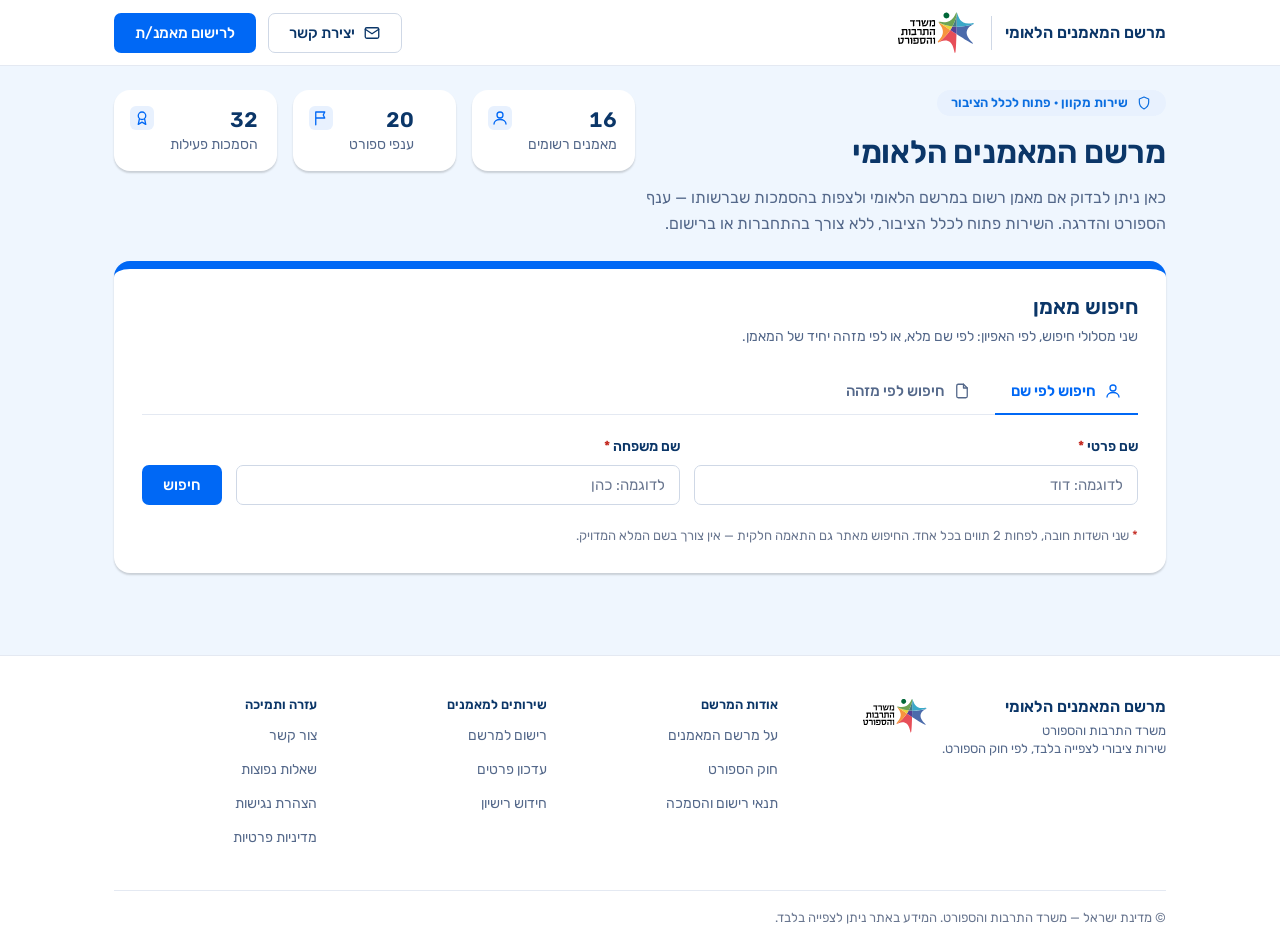
==== index.html @ 9096fb2d "מרשם המאמנים הלאומי — ממשק לציבור פרוטוטייפ של אתר מרשם המאמנים, בשפה העיצובית הממשלתית, לפי assets/" ====
<!DOCTYPE html>
<html lang="he" dir="rtl">
<head>
  <meta charset="UTF-8">
  <meta name="viewport" content="width=device-width, initial-scale=1">
  <title>מרשם המאמנים הלאומי | מדינת ישראל</title>
  <meta name="description" content="חיפוש ואימות מאמנים הרשומים במרשם המאמנים הלאומי, בהתאם לחוק הספורט. השירות פתוח לציבור וללא צורך בהתחברות.">

  <link rel="preconnect" href="https://fonts.googleapis.com">
  <link rel="preconnect" href="https://fonts.gstatic.com" crossorigin>
  <link href="https://fonts.googleapis.com/css2?family=Rubik:wght@400;500;600&display=swap" rel="stylesheet">

  <link rel="stylesheet" href="css/tokens.css">
  <link rel="stylesheet" href="css/app.css">
</head>
<body>

  <a class="skip-link" href="#main">דילוג לתוכן המרכזי</a>

  <!-- ======================================================================
       הפס העליון — סעיף 3.2
       הסדר לפי הקובץ: סמל המשרד בקצה הימני, מפריד, ואז שם המרשם.
       ====================================================================== -->
  <header class="govbar">
    <div class="govbar__in">

      <a class="brand" href="#" aria-label="מרשם המאמנים הלאומי — לדף הבית">
        <span class="brand__em">
          <img src="assets/ministry-lockup.svg" alt="סמל משרד התרבות והספורט" width="74" height="42">
        </span>
        <span class="brand__div" aria-hidden="true"></span>
        <span class="brand__wm">מרשם המאמנים הלאומי</span>
      </a>

      <nav class="govbar__nav" aria-label="ניווט ראשי">
        <a class="btn btn-out" href="#" data-icon="mail" data-icon-size="18">יצירת קשר</a>
        <a class="btn btn-pri" href="#">לרישום מאמנ/ת</a>
      </nav>

    </div>
  </header>

  <main id="main">

    <!-- ====================================================================
         ההירו — סעיפים 3.3 ו-3.6
         שתי עמודות: הטקסט מימין, שלושת כרטיסי הנתונים משמאל.
         ==================================================================== -->
    <section class="hero">
      <div class="container hero__in">

        <div class="hero__tx">
          <p class="kicker" data-icon="shield" data-icon-size="16">שירות מקוון · פתוח לכלל הציבור</p>
          <h1 class="t-title">מרשם המאמנים הלאומי</h1>
          <p class="hero__lead">
            כאן ניתן לבדוק אם מאמן רשום במרשם הלאומי ולצפות בהסמכות שברשותו — ענף
            הספורט והדרגה. השירות פתוח לכלל הציבור, ללא צורך בהתחברות או ברישום.
          </p>
        </div>

        <div class="stats">
          <div class="stat">
            <span class="stat__ch" data-icon="user" data-icon-size="18" aria-hidden="true"></span>
            <span class="stat__tx">
              <span class="stat__v" id="stat-coaches">—</span>
              <span class="stat__l">מאמנים רשומים</span>
            </span>
          </div>
          <div class="stat">
            <span class="stat__ch" data-icon="flag" data-icon-size="18" aria-hidden="true"></span>
            <span class="stat__tx">
              <span class="stat__v" id="stat-sports">—</span>
              <span class="stat__l">ענפי ספורט</span>
            </span>
          </div>
          <div class="stat">
            <span class="stat__ch" data-icon="award" data-icon-size="18" aria-hidden="true"></span>
            <span class="stat__tx">
              <span class="stat__v" id="stat-authorizations">—</span>
              <span class="stat__l">הסמכות פעילות</span>
            </span>
          </div>
        </div>

      </div>
    </section>

    <!-- ====================================================================
         כרטיס החיפוש — סעיף 3.4
         שני מסלולים: לפי שם (מוכל, שני שדות חובה) או לפי מזהה (מדויק).
         ==================================================================== -->
    <div class="container">
      <section class="card card--accent search" aria-labelledby="search-t">
        <div class="card__b">

          <div class="search__head">
            <h2 class="t-h2" id="search-t">חיפוש מאמן</h2>
            <p class="search__sub">
              שני מסלולי חיפוש, לפי האפיון: לפי שם מלא, או לפי מזהה יחיד של המאמן.
            </p>
          </div>

          <div class="tabs" role="tablist" aria-label="מסלולי חיפוש">
            <button class="tab" role="tab" type="button" id="tab-name" data-icon="user" data-icon-size="18"
                    aria-selected="true" aria-controls="panel-name" tabindex="0">חיפוש לפי שם</button>
            <button class="tab" role="tab" type="button" id="tab-id" data-icon="doc" data-icon-size="18"
                    aria-selected="false" aria-controls="panel-id" tabindex="-1">חיפוש לפי מזהה</button>
          </div>

          <!-- ---------- מסלול א׳ — לפי שם ---------- -->
          <div role="tabpanel" id="panel-name" aria-labelledby="tab-name" tabindex="0">
            <form id="form-name" novalidate>

              <div class="srow">
                <div class="field">
                  <label for="first-name">שם פרטי <span class="req" aria-hidden="true">*</span></label>
                  <input type="text" id="first-name" autocomplete="off"
                         placeholder="לדוגמה: דוד" aria-describedby="first-name-error">
                </div>
                <div class="field">
                  <label for="last-name">שם משפחה <span class="req" aria-hidden="true">*</span></label>
                  <input type="text" id="last-name" autocomplete="off"
                         placeholder="לדוגמה: כהן" aria-describedby="last-name-error">
                </div>
                <button class="btn btn-pri" type="submit">חיפוש</button>
              </div>

              <p class="errmsg" id="first-name-error" role="alert"></p>
              <p class="errmsg" id="last-name-error" role="alert"></p>

              <p class="snote">
                <span class="req" aria-hidden="true">*</span>
                שני השדות חובה, לפחות 2 תווים בכל אחד. החיפוש מאתר גם התאמה חלקית —
                אין צורך בשם המלא המדויק.
              </p>

            </form>
          </div>

          <!-- ---------- מסלול ב׳ — לפי מזהה ---------- -->
          <div role="tabpanel" id="panel-id" aria-labelledby="tab-id" tabindex="0" hidden>
            <form id="form-id" novalidate>

              <div class="srow">
                <div class="field sel">
                  <label for="id-type">סוג המזהה</label>
                  <select id="id-type">
                    <option value="id">תעודת זהות</option>
                    <option value="mobile">טלפון נייד</option>
                    <option value="email">דואר אלקטרוני</option>
                  </select>
                  <span class="sel__ch" data-icon="chevdown" data-icon-size="16" aria-hidden="true"></span>
                </div>
                <div class="field">
                  <label for="identifier" id="identifier-label">מספר תעודת זהות</label>
                  <input type="text" id="identifier" autocomplete="off" inputmode="numeric"
                         aria-describedby="identifier-hint identifier-error">
                </div>
                <button class="btn btn-pri" type="submit">חיפוש</button>
              </div>

              <p class="errmsg" id="identifier-error" role="alert"></p>

              <p class="snote" id="identifier-hint"></p>

            </form>
          </div>

        </div>
      </section>
    </div>

    <!-- ====================================================================
         כרטיס התוצאות — סעיף 3.5
         ==================================================================== -->
    <div class="container">
      <section class="card" id="results" aria-labelledby="results-t" hidden>
        <div class="card__b">

          <div class="res__head">
            <h2 class="t-h2" id="results-t" tabindex="-1">תוצאות חיפוש</h2>
          </div>

          <p class="sr-only" id="results-status" role="status" aria-live="polite"></p>

          <!-- Disclaimer — הנוסח הסופי יסופק על ידי הלשכה המשפטית -->
          <div class="info" id="disclaimer">
            <span class="info__ic" data-icon="info" data-icon-size="18" aria-hidden="true"></span>
            <span>
              המידע במרשם משקף את נתוני ההסמכה כפי שנרשמו במועד הפקת התצוגה, ואינו מהווה
              אישור על כשירותו של המאמן לפעילות מסוימת.
              <span class="info__note">נוסח סופי יימסר על ידי הלשכה המשפטית.</span>
              טלפון ודוא״ל מיועדים לאיתור מדויק כשיש כמה מאמנים בעלי שם זהה. הם נבדקים מול
              הרשומה בהתאמה מלאה, ואינם מוצגים בתוצאות.
            </span>
          </div>

          <!-- סינון — מוצג רק כשיש יותר מתוצאה אחת (סעיף 3.5.2) -->
          <div class="filt" id="filter-bar" hidden>

            <div class="filt__head">
              <span class="filt__t">סינון התוצאות</span>
              <button class="btn btn-link" type="button" id="filter-clear">ניקוי הסננים</button>
            </div>

            <div class="filt__grid">
              <div class="field sel">
                <label for="filter-sport">ענף ספורט</label>
                <select id="filter-sport"><option value="">כל הענפים</option></select>
                <span class="sel__ch" data-icon="chevdown" data-icon-size="16" aria-hidden="true"></span>
              </div>
              <div class="field sel">
                <label for="filter-rank">דרגת הסמכה</label>
                <select id="filter-rank"><option value="">כל הדרגות</option></select>
                <span class="sel__ch" data-icon="chevdown" data-icon-size="16" aria-hidden="true"></span>
              </div>
              <div class="field">
                <label for="filter-mobile">טלפון נייד</label>
                <input type="text" id="filter-mobile" autocomplete="off"
                       inputmode="numeric">
              </div>
              <div class="field">
                <label for="filter-email">דואר אלקטרוני</label>
                <input type="text" id="filter-email" autocomplete="off">
              </div>
            </div>

          </div>

          <p class="res__count" id="results-count"></p>

          <div class="coaches" id="results-grid"></div>

        </div>
      </section>
    </div>

  </main>

  <!-- ======================================================================
       הפוטר
       ====================================================================== -->
  <footer class="foot">
    <div class="container">

      <div class="foot__grid">

        <div class="foot__brand">
          <img src="assets/ministry-lockup.svg" alt="">
          <div>
            <b>מרשם המאמנים הלאומי</b>
            <p>משרד התרבות והספורט<br>שירות ציבורי לצפייה בלבד, לפי חוק הספורט.</p>
          </div>
        </div>

        <div>
          <h3>אודות המרשם</h3>
          <ul>
            <li><a href="#">על מרשם המאמנים</a></li>
            <li><a href="#">חוק הספורט</a></li>
            <li><a href="#">תנאי רישום והסמכה</a></li>
          </ul>
        </div>

        <div>
          <h3>שירותים למאמנים</h3>
          <ul>
            <li><a href="#">רישום למרשם</a></li>
            <li><a href="#">עדכון פרטים</a></li>
            <li><a href="#">חידוש רישיון</a></li>
          </ul>
        </div>

        <div>
          <h3>עזרה ותמיכה</h3>
          <ul>
            <li><a href="#">צור קשר</a></li>
            <li><a href="#">שאלות נפוצות</a></li>
            <li><a href="#">הצהרת נגישות</a></li>
            <li><a href="#">מדיניות פרטיות</a></li>
          </ul>
        </div>

      </div>

      <p class="foot__bottom">
        © מדינת ישראל — משרד התרבות והספורט. המידע באתר ניתן לצפייה בלבד.
      </p>

    </div>
  </footer>

  <script src="js/icons.js"></script>
  <script src="js/data.js"></script>
  <script src="js/app.js"></script>
</body>
</html>
---- css/tokens.css ----
/* ==========================================================================
   טוקנים — נלקחו ישירות ממשתני הקובץ ב-Figma
   "משרד המדע תרבות — מערכת טפסים", מסך 2173:178
   --------------------------------------------------------------------------
   הערכים כאן אינם משוחזרים מהעין: הם נשלפו דרך get_variable_defs,
   ולכן שמות הטוקנים תואמים אחד לאחד לשמות בקובץ העיצוב.
   ========================================================================== */

:root {
  /* ---- צבע ---- */
  --white:      #ffffff;
  --surface:    #ffffff;
  --blue:       #0068f5;
  --blue-l:     #e8f1fe;
  --blue-l2:    #f4f8ff;
  --link:       #0b6ee0;

  --ink:        #0c3058;
  --ink-strong: #0b3668;
  --ink-soft:   #54688a;
  --muted:      #6a7790;

  --line:       #e4e9f2;
  --line-2:     #cfd8e6;
  --bg-2:       #eef2f8;
  --page:       #eff6fe;   /* רקע העמוד במסך ה-Figma */

  --danger:     #c2241b;

  /* דרגות — צבעי הסטטוס מהקובץ */
  --st-sub-t:   #1d4ed8;  --st-sub-b:   #dbe7fe;
  --st-appr-t:  #15803d;  --st-appr-b:  #d7f2e0;
  --st-wait-t:  #b45309;  --st-wait-b:  #fdebd0;

  /* ---- צורה ---- */
  --r:      7px;      /* radius/base */
  --r-lg:   16px;     /* radius/lg   */
  --r-pill: 999px;

  /* ---- הצללה ---- */
  --e1: 0 2px 2px rgba(0, 0, 0, .16);   /* Elevation/E1 */

  /* ---- מידות פריסה ---- */
  --container: 1100px;   /* רוחב התוכן במסך ה-Figma */
  --hh: 66px;            /* גובה הפס העליון */

  --focus: 0 0 0 3px rgba(0, 104, 245, .22);
}

/* ==========================================================================
   בסיס
   ========================================================================== */

*, *::before, *::after { box-sizing: border-box; }

html { -webkit-text-size-adjust: 100%; }

body {
  margin: 0;
  font-family: Rubik, system-ui, -apple-system, "Segoe UI", sans-serif;
  font-size: 16px;       /* Body/Regular */
  line-height: 26px;
  color: var(--ink);
  background: var(--page);
  -webkit-font-smoothing: antialiased;

  /* הפוטר נצמד לתחתית גם כשהתוכן קצר מגובה החלון */
  min-height: 100vh;
  min-height: 100dvh;
  display: flex;
  flex-direction: column;
}

main { flex: 1 0 auto; }

h1, h2, h3 { margin: 0; }
p { margin: 0; }
ul { list-style: none; margin: 0; padding: 0; }
a { color: inherit; text-decoration: none; }
button { font-family: inherit; cursor: pointer; border: none; background: none; color: inherit; }
input, select { font-family: inherit; }
img, svg { max-width: 100%; }

/* כל רכיב שמגדיר display מפורש גובר על תכונת hidden של HTML */
[hidden] { display: none !important; }

:focus-visible { outline: 2px solid var(--blue); outline-offset: 2px; border-radius: var(--r); }

.ic-svg { display: inline-block; vertical-align: -.18em; flex-shrink: 0; }

.sr-only {
  position: absolute; width: 1px; height: 1px;
  padding: 0; margin: -1px; overflow: hidden;
  clip: rect(0 0 0 0); white-space: nowrap; border: 0;
}

.skip-link {
  position: fixed; inset-inline-start: 12px; top: -80px; z-index: 500;
  background: var(--blue); color: #fff;
  padding: 10px 18px; border-radius: var(--r);
  font-size: 14px; font-weight: 600;
  box-shadow: var(--e1);
  transition: top .15s;
}
.skip-link:focus { top: 10px; }

.container {
  width: 100%;
  max-width: var(--container);
  margin-inline: auto;
  padding-inline: 24px;
}

/* ==========================================================================
   טיפוגרפיה — סולם ה-Figma
   ========================================================================== */

.t-title  { font-size: 32px;   line-height: 38px; font-weight: 600; letter-spacing: -.2px; color: var(--ink-strong); }
.t-h2     { font-size: 21px;   line-height: 28px; font-weight: 600; color: var(--ink-strong); }
.t-h3     { font-size: 16px;   line-height: 22px; font-weight: 600; color: var(--ink-strong); }
.t-med    { font-size: 15px;   line-height: 22px; font-weight: 500; }
.t-small  { font-size: 14px;   line-height: 21px; }
.t-cap    { font-size: 13px;   line-height: 18px; }
.t-label  { font-size: 14px;   line-height: 20px; font-weight: 600; }
.t-badge  { font-size: 12.5px; line-height: 16px; font-weight: 600; }

/* ==========================================================================
   כפתורים
   ========================================================================== */

.btn {
  display: inline-flex; align-items: center; justify-content: center; gap: 8px;
  height: 40px; padding-inline: 20px;
  font-size: 15px; font-weight: 500; line-height: 18px;   /* Button */
  border-radius: var(--r);
  border: 1px solid transparent;
  white-space: nowrap;
  transition: background .13s, border-color .13s, color .13s;
}
.btn-pri { background: var(--blue); color: #fff; }
.btn-pri:hover { background: #0057cf; }

.btn-out { background: var(--surface); color: var(--ink-strong); border-color: var(--line-2); }
.btn-out:hover { border-color: var(--blue); color: var(--blue); }

.btn-link { height: auto; padding: 0; color: var(--link); font-weight: 500; }
.btn-link:hover { text-decoration: underline; }

/* ==========================================================================
   שדות
   ========================================================================== */

.field { display: flex; flex-direction: column; gap: 8px; min-width: 0; }

.field > label {
  font-size: 14px; line-height: 20px; font-weight: 600;   /* Label */
  color: var(--ink-strong);
}
.req { color: var(--danger); }

.field input,
.field select {
  width: 100%; height: 40px;
  padding-inline: 14px;
  font-size: 15px; line-height: 22px;    /* Input */
  color: var(--ink);
  background: var(--surface);
  border: 1px solid var(--line-2);
  border-radius: var(--r);
  transition: border-color .13s, box-shadow .13s;
}
.field input::placeholder { color: var(--muted); }
.field input:hover, .field select:hover { border-color: var(--ink-soft); }
.field input:focus, .field select:focus {
  outline: none; border-color: var(--blue); box-shadow: var(--focus);
}
.field input[aria-invalid="true"] { border-color: var(--danger); }

/* בורר עם חץ מצויר — החץ עצמו מוזרק כאייקון */
.sel { position: relative; }
/* החץ יושב בקצה השמאלי של השדה, כמו בקובץ העיצוב.
   ב-RTL הקצה השמאלי הוא inset-inline-end, והריפוד שמפנה לו מקום
   הוא padding-inline-end — לא ה-start. */
.sel select { appearance: none; padding-inline-end: 38px; cursor: pointer; }
.sel__ch {
  position: absolute; inset-inline-end: 14px; bottom: 12px;
  display: flex; color: var(--ink-soft); pointer-events: none;
}

.hint { font-size: 13px; line-height: 18px; color: var(--muted); }

.errmsg {
  font-size: 13px; line-height: 18px; font-weight: 500;
  color: var(--danger);
}
.errmsg:empty { display: none; }

/* ==========================================================================
   כרטיס
   ========================================================================== */

.card {
  background: var(--surface);
  border-radius: var(--r-lg);
  box-shadow: var(--e1);
  overflow: hidden;
}
/* פס ההדגשה העליון של כרטיס החיפוש */
.card--accent { border-top: 8px solid var(--blue); }
.card__b { padding: 24px 28px 28px; }
---- css/app.css ----
/* ==========================================================================
   מרשם מאמנים — פריסה לפי מסך ה-Figma (2173:178)
   --------------------------------------------------------------------------
   הסדר והארגון כאן נגזרים מהקואורדינטות בקובץ העיצוב, לא מהעין:
     · הפס העליון — סמל המשרד בקצה הימני, מפריד, ואז שם המרשם
     · ההירו — שתי עמודות: טקסט מימין, שלושה כרטיסי נתונים משמאל
     · כרטיס חיפוש נפרד וכרטיס תוצאות נפרד
   ========================================================================== */

/* ==========================================================================
   1. הפס העליון
   ========================================================================== */

.govbar {
  height: var(--hh);
  position: sticky; top: 0; z-index: 40;
  display: flex; align-items: center;
  background: var(--surface);
  border-bottom: 1px solid var(--line);
}
.govbar__in {
  width: 100%; max-width: var(--container);
  margin-inline: auto; padding-inline: 24px;
  display: flex; align-items: center; justify-content: space-between; gap: 16px;
}

/* נעילת המיתוג: הסמל בקצה הימני, מפריד, ואז שם המרשם */
.brand { display: flex; align-items: center; gap: 13px; min-width: 0; }
.brand__em { display: flex; align-items: center; flex-shrink: 0; order: 3; }
.brand__em img { display: block; height: 48px; width: auto; }
.brand__div { width: 1px; height: 34px; background: var(--line-2); flex-shrink: 0; order: 2; }
.brand__wm {
  order: 1;
  font-size: 16px; line-height: 22px; font-weight: 600;
  color: var(--ink-strong); white-space: nowrap;
}

.govbar__nav { display: flex; align-items: center; gap: 12px; flex-shrink: 0; }

/* ==========================================================================
   2. ההירו — טקסט מימין, נתונים משמאל
   ========================================================================== */

.hero { padding-block: 24px 24px; }

.hero__in {
  display: grid;
  grid-template-columns: 1fr 1fr;   /* 545 / 545 בקובץ */
  align-items: start;               /* בקובץ שני הבלוקים מתחילים באותו גובה */
  gap: 10px;
}

/* -- הטקסט --
   ב-RTL עמודה 1 היא הימנית, ושם יושב הטקסט בקובץ.
   grid-row מוצהר במפורש: בלי זה המיקום האוטומטי דוחף את הבלוק
   השני לשורה חדשה במקום להציב אותו לצד הראשון. */
.hero__tx { grid-column: 1; grid-row: 1; }

.kicker {
  display: inline-flex; align-items: center; gap: 8px;
  background: var(--blue-l);
  color: var(--link);
  font-size: 13px; line-height: 16px; font-weight: 600;
  padding: 5px 14px;
  border-radius: var(--r-pill);
}

.hero h1 { margin-top: 14px; }

.hero__lead {
  margin-top: 14px;
  font-size: 16px; line-height: 26px;
  color: var(--ink-soft);
}

/* -- שלושת כרטיסי הנתונים -- */
.stats {
  grid-column: 2;   /* RTL: העמודה השנייה היא השמאלית */
  grid-row: 1;
  display: grid;
  grid-template-columns: repeat(3, 1fr);
  gap: 16px;
}

/* האייקון בקצה השמאלי והמספר מימינו — כמו בקובץ */
.stat {
  display: flex; align-items: flex-start; gap: 16px;
  flex-direction: row-reverse;
  background: var(--surface);
  border-radius: var(--r-lg);
  box-shadow: var(--e1);
  padding: 16px;
}
.stat__ch {
  flex: none;
  width: 24px; height: 24px;
  display: grid; place-items: center;
  border-radius: 6px;
  background: var(--blue-l);
  color: var(--blue);
}
.stat__tx { min-width: 0; }
.stat__v {
  display: block;
  font-size: 21px; line-height: 28px; font-weight: 600;
  color: var(--ink-strong);
  font-variant-numeric: tabular-nums;
}
.stat__l { display: block; font-size: 14px; line-height: 21px; color: var(--ink-soft); }

/* ==========================================================================
   3. כרטיס החיפוש
   ========================================================================== */

.search { margin-bottom: 34px; }

.search__head { margin-bottom: 22px; }
.search__sub { margin-top: 5px; font-size: 14px; line-height: 21px; color: var(--ink-soft); }

/* -- לשוניות המסלולים -- */
.tabs {
  display: flex;
  justify-content: flex-start;
  gap: 8px;
  border-bottom: 1px solid var(--line);
  margin-bottom: 22px;
}
.tab {
  display: inline-flex; align-items: center; gap: 8px;
  padding: 11px 16px;
  margin-bottom: -1px;
  border-bottom: 2px solid transparent;
  font-size: 15px; line-height: 22px; font-weight: 500;
  color: var(--ink-soft);
  transition: color .13s, border-color .13s;
}
.tab:hover { color: var(--ink-strong); }
.tab[aria-selected="true"] {
  color: var(--blue);
  border-bottom-color: var(--blue);
  font-weight: 600;
}

/* -- שורת השדות: השדות מימין, הכפתור בקצה השמאלי -- */
.srow { display: flex; align-items: flex-end; gap: 14px; }
.srow .field { flex: 1; }
.srow .btn { flex: none; }

.snote { margin-top: 22px; font-size: 13px; line-height: 18px; color: var(--muted); }

/* ==========================================================================
   4. כרטיס התוצאות
   ========================================================================== */

.res__head { margin-bottom: 24px; }

/* -- ההבהרה -- */
.info {
  display: flex; gap: 16px;
  background: var(--blue-l);
  border-radius: var(--r);
  padding: 14px 16px;
  margin-bottom: 24px;
  font-size: 14px; line-height: 21px;
  color: var(--ink);
}
.info__ic { flex: none; display: flex; color: var(--blue); margin-top: 2px; }
.info__note { font-style: italic; color: var(--ink-soft); }

/* -- הסינון -- */
.filt__head {
  display: flex; align-items: center; justify-content: space-between;
  gap: 12px; margin-bottom: 8px;
}
.filt__t { font-size: 14px; line-height: 21px; color: var(--ink-soft); }

.filt__grid {
  display: grid;
  grid-template-columns: repeat(4, 1fr);
  gap: 16px;
}

.res__count {
  margin: 24px 0 20px;
  font-size: 14px; line-height: 20px; font-weight: 600;
  color: var(--ink-strong);
}
.res__count strong { font-variant-numeric: tabular-nums; }

/* ==========================================================================
   5. כרטיס מאמן
   ========================================================================== */

.coaches {
  display: grid;
  grid-template-columns: repeat(3, 1fr);
  gap: 18px;
  align-items: start;
}

.coach {
  border: 1px solid var(--line);
  border-radius: var(--r-lg);
  overflow: hidden;
  background: var(--surface);
}

/* הכותרת: עיגול ראשי תיבות בקצה הימני, שם ומזהה משמאלו.
   ב-RTL סדר ה-DOM כבר נותן את זה — row-reverse היה הופך אותו. */
.coach__head {
  display: flex; align-items: center; gap: 12px;
  padding: 14px 16px;
  border-bottom: 1px solid var(--line);
}
.coach__av {
  flex: none;
  width: 38px; height: 38px;
  display: grid; place-items: center;
  border-radius: 50%;
  background: var(--blue-l);
  color: var(--blue);
  font-size: 14px; font-weight: 600;
}
.coach__tx { min-width: 0; text-align: start; flex: 1; }
.coach__n {
  display: block;
  font-size: 16px; line-height: 22px; font-weight: 600; color: var(--ink-strong);
}
/* בקובץ המזהה יושב בשורה נפרדת מתחת לשם */
.coach__id {
  display: block;
  font-size: 13px; line-height: 18px; color: var(--muted);
  font-variant-numeric: tabular-nums; white-space: nowrap;
}

/* שורות ההסמכה */
.coach__list { display: flex; flex-direction: column; }
.auth {
  display: flex; align-items: center; gap: 10px;
  padding: 10px 16px;
}
.auth + .auth { border-top: 1px solid var(--line); }
.auth__ic { flex: none; display: flex; color: var(--ink-soft); }
.auth__s { font-size: 15px; line-height: 22px; color: var(--ink); }

.rank {
  flex: none;
  margin-inline-start: auto;
  padding: 3px 10px;
  border-radius: var(--r-pill);
  font-size: 12.5px; line-height: 16px; font-weight: 600;   /* Badge */
  white-space: nowrap;
  color: var(--st-sub-t); background: var(--st-sub-b);
}
.rank[data-rank="מאמן בכיר"]  { color: var(--st-appr-t); background: var(--st-appr-b); }

/* מניין ההסמכות — כותרת לרשימה שמתחתיה, ולא כף כרטיס.
   קשור לרשימה ב-aria-labelledby, ולכן הוא גם התווית שקורא מסך
   מכריז עליה כשהוא נכנס אליה. */
.coach__cnt {
  padding: 12px 16px 6px;
  font-size: 13px; line-height: 18px; font-weight: 600;
  color: var(--ink-soft);
}

/* ==========================================================================
   6. מצב ריק
   ========================================================================== */

.empty { grid-column: 1 / -1; text-align: center; padding: 40px 20px; }
.empty__ic { display: block; color: var(--line-2); margin-bottom: 10px; }
.empty h3 { font-size: 16px; line-height: 22px; font-weight: 600; color: var(--ink-strong); margin-bottom: 6px; }
.empty p { font-size: 14px; line-height: 21px; color: var(--ink-soft); max-width: 44ch; margin-inline: auto; }

/* ==========================================================================
   7. הפוטר
   ========================================================================== */

.foot {
  margin-top: 48px;
  background: var(--surface);
  border-top: 1px solid var(--line);
  padding-block: 40px 0;
}

.foot__grid {
  display: grid;
  grid-template-columns: 360px repeat(3, 1fr);
  gap: 28px;
}

/* המיתוג בעמודה הימנית, הסמל בקצה */
.foot__brand { grid-column: 1; display: flex; align-items: flex-start; gap: 12px; flex-direction: row-reverse; justify-content: flex-end; }
.foot__brand img { height: 40px; width: auto; flex: none; }
.foot__brand b { display: block; font-size: 16px; line-height: 22px; font-weight: 600; color: var(--ink-strong); }
.foot__brand p { margin-top: 4px; font-size: 13px; line-height: 18px; color: var(--ink-soft); }

.foot h3 { font-size: 13px; line-height: 18px; font-weight: 600; color: var(--ink-strong); margin-bottom: 8px; }
.foot ul { display: grid; gap: 8px; }
.foot ul a { font-size: 14px; line-height: 21px; color: var(--ink-soft); }
.foot ul a:hover { color: var(--blue); text-decoration: underline; }

.foot__bottom {
  margin-top: 40px;
  padding-block: 18px;
  border-top: 1px solid var(--line);
  font-size: 13px; line-height: 18px; color: var(--muted);
  text-align: start;
}

/* ==========================================================================
   8. רספונסיביות
   ========================================================================== */

@media (max-width: 1040px) {
  .coaches { grid-template-columns: repeat(2, 1fr); }
  .filt__grid { grid-template-columns: repeat(2, 1fr); }
  .foot__grid { grid-template-columns: 1fr 1fr; }
}

@media (max-width: 860px) {
  /* ההירו נערם: קודם הטקסט, אחריו הנתונים */
  .hero__in { grid-template-columns: 1fr; gap: 22px; }
  .hero__tx { grid-column: 1; grid-row: 1; }
  .stats    { grid-column: 1; grid-row: 2; }
}

@media (max-width: 700px) {
  .container, .govbar__in { padding-inline: 16px; }

  /* במסך צר "יצירת קשר" יורד מהפס — הוא קיים בפוטר,
     והרוחב דרוש לסמל המשרד ולכפתור הרישום */
  .govbar__nav .btn-out { display: none; }
  .brand__wm { display: none; }
  .brand__div { display: none; }
  .brand__em img { height: 38px; }

  h1.t-title { font-size: 25px; line-height: 32px; }
  .hero__lead { font-size: 15px; line-height: 24px; }

  /* הכרטיסים נשארים בשורה אחת ומתכווצים, במקום להיערם.
     בערימה הם דוחפים את החיפוש — הפעולה של הדף — הרבה מתחת לקיפול. */
  .stats { grid-template-columns: repeat(3, 1fr); gap: 8px; }
  .stat { flex-direction: column; align-items: center; gap: 8px; padding: 12px 8px; text-align: center; }
  .stat__v { font-size: 19px; line-height: 24px; }
  .stat__l { font-size: 12px; line-height: 16px; }
  .card__b { padding: 18px 16px 20px; }

  /* הכפתור עובר לשורה נפרדת ברוחב מלא */
  .srow { flex-direction: column; align-items: stretch; }
  .srow .btn { width: 100%; }

  .filt__grid { grid-template-columns: 1fr; }
  .coaches { grid-template-columns: 1fr; }
  .foot__grid { grid-template-columns: 1fr; gap: 24px; }
  .tabs { gap: 2px; }
  .tab { padding-inline: 10px; font-size: 14px; }
}

/* ==========================================================================
   9. העדפות והדפסה
   ========================================================================== */

@media (prefers-reduced-motion: reduce) {
  *, *::before, *::after { transition: none !important; animation: none !important; }
  html { scroll-behavior: auto; }
}

@media print {
  .govbar, .search, .filt, .foot { display: none; }
  .coach { break-inside: avoid; border: 1px solid #999; }
}

/* הכותרת מקבלת מיקוד אחרי חיפוש כדי שקורא מסך יוכרז על התוצאות.
   היא אינה נגישה ב-Tab (tabindex="-1"), ולכן טבעת המיקוד רק נראית
   כתקלה למשתמש רואה — ואין משתמש מקלדת שנפגע מהסרתה. */
#results-t:focus { outline: none; }
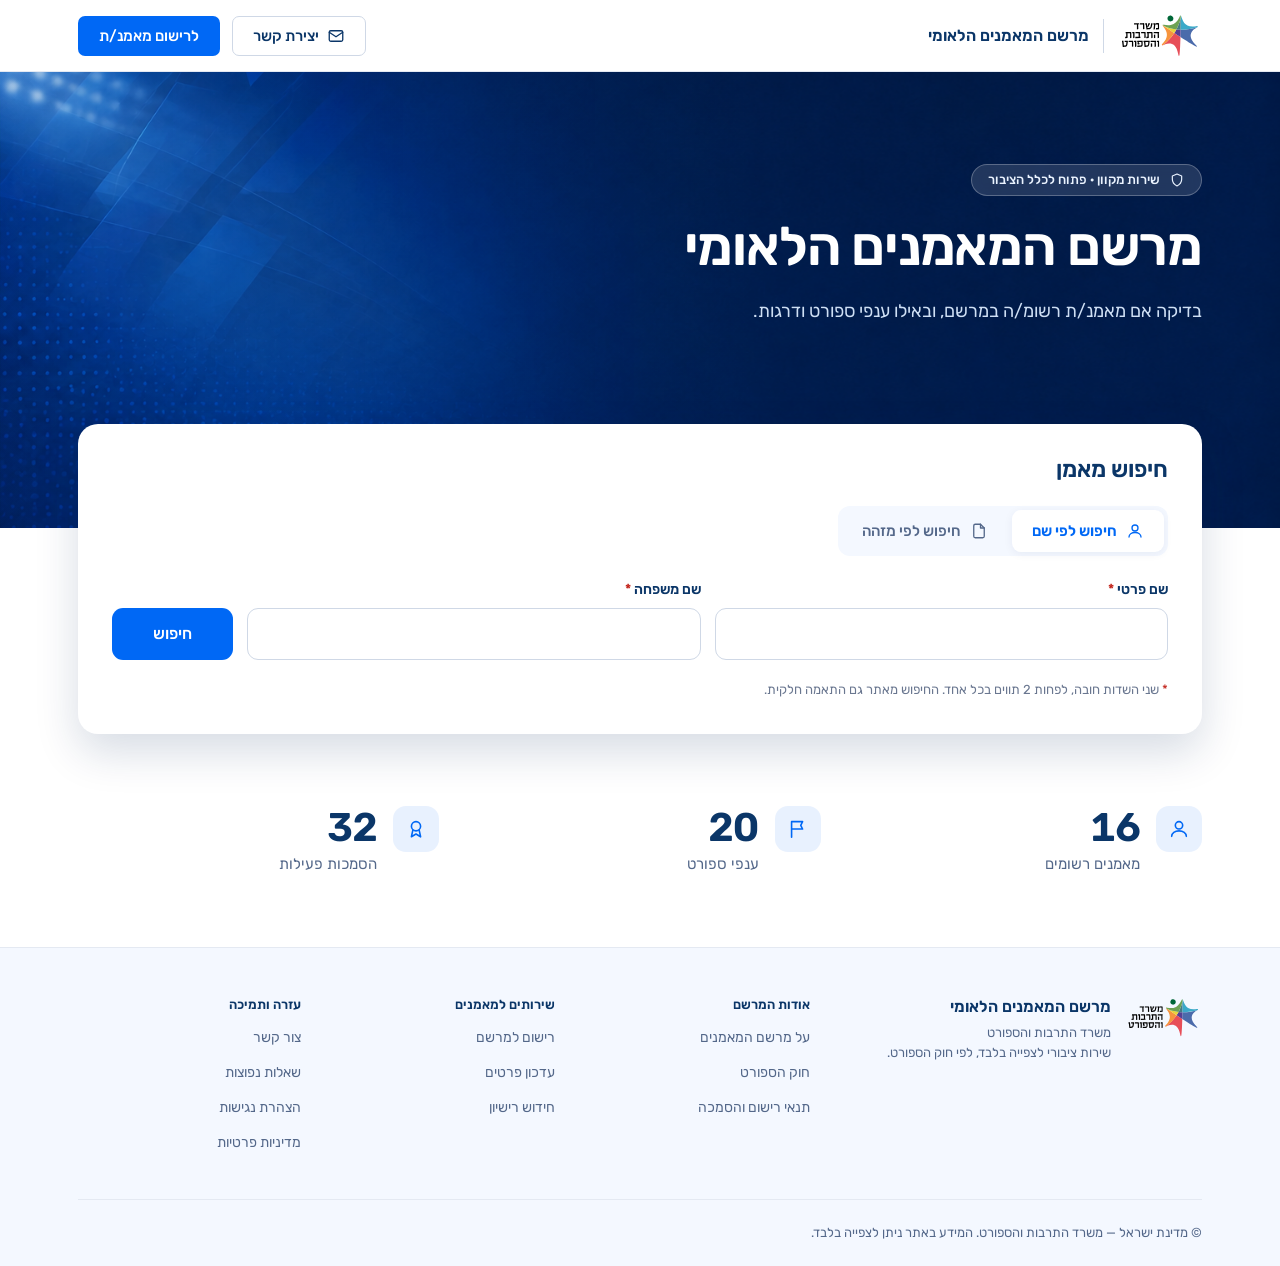
==== commit 8d755148: "קידום גרסה 6 לראשית הגרסה המודרנית עולה לשורש. הגרסה שהייתה שם כבר משוכפלת ב-v5-figma/ ולכן לא אבד ד" ====
--- a/index.html
+++ b/index.html
@@ -19,14 +19,13 @@
 
   <!-- ======================================================================
        הפס העליון — סעיף 3.2
-       הסדר לפי הקובץ: סמל המשרד בקצה הימני, מפריד, ואז שם המרשם.
        ====================================================================== -->
   <header class="govbar">
     <div class="govbar__in">
 
       <a class="brand" href="#" aria-label="מרשם המאמנים הלאומי — לדף הבית">
         <span class="brand__em">
-          <img src="assets/ministry-lockup.svg" alt="סמל משרד התרבות והספורט" width="74" height="42">
+          <img src="assets/ministry-lockup.svg" alt="סמל משרד התרבות והספורט" width="84" height="48">
         </span>
         <span class="brand__div" aria-hidden="true"></span>
         <span class="brand__wm">מרשם המאמנים הלאומי</span>
@@ -43,195 +42,182 @@
   <main id="main">
 
     <!-- ====================================================================
-         ההירו — סעיפים 3.3 ו-3.6
-         שתי עמודות: הטקסט מימין, שלושת כרטיסי הנתונים משמאל.
+         ההירו — סעיף 3.3
+         הרקע הספורטיבי דקורטיבי בלבד ואינו נושא מידע, ולכן הוא ב-CSS
+         ולא כתמונה במסמך: קורא מסך לא אמור להיתקל בו.
          ==================================================================== -->
     <section class="hero">
-      <div class="container hero__in">
-
-        <div class="hero__tx">
-          <p class="kicker" data-icon="shield" data-icon-size="16">שירות מקוון · פתוח לכלל הציבור</p>
-          <h1 class="t-title">מרשם המאמנים הלאומי</h1>
-          <p class="hero__lead">
-            כאן ניתן לבדוק אם מאמן רשום במרשם הלאומי ולצפות בהסמכות שברשותו — ענף
-            הספורט והדרגה. השירות פתוח לכלל הציבור, ללא צורך בהתחברות או ברישום.
-          </p>
-        </div>
-
-        <div class="stats">
-          <div class="stat">
-            <span class="stat__ch" data-icon="user" data-icon-size="18" aria-hidden="true"></span>
-            <span class="stat__tx">
-              <span class="stat__v" id="stat-coaches">—</span>
-              <span class="stat__l">מאמנים רשומים</span>
-            </span>
-          </div>
-          <div class="stat">
-            <span class="stat__ch" data-icon="flag" data-icon-size="18" aria-hidden="true"></span>
-            <span class="stat__tx">
-              <span class="stat__v" id="stat-sports">—</span>
-              <span class="stat__l">ענפי ספורט</span>
-            </span>
-          </div>
-          <div class="stat">
-            <span class="stat__ch" data-icon="award" data-icon-size="18" aria-hidden="true"></span>
-            <span class="stat__tx">
-              <span class="stat__v" id="stat-authorizations">—</span>
-              <span class="stat__l">הסמכות פעילות</span>
-            </span>
-          </div>
-        </div>
-
+      <!-- דקורטיבי בלבד: האיור מוסיף הקשר של מאמן מוסמך, ללא מידע חיוני. -->
+      <img class="hero__art" src="assets/coach-registry-hero.png" alt="" aria-hidden="true">
+      <div class="wrap hero__in">
+        <p class="kicker" data-icon="shield" data-icon-size="16">שירות מקוון · פתוח לכלל הציבור</p>
+        <h1>מרשם המאמנים הלאומי</h1>
+        <p class="hero__lead">
+          בדיקה אם מאמנ/ת רשומ/ה במרשם, ובאילו ענפי ספורט ודרגות.
+        </p>
       </div>
     </section>
 
     <!-- ====================================================================
          כרטיס החיפוש — סעיף 3.4
-         שני מסלולים: לפי שם (מוכל, שני שדות חובה) או לפי מזהה (מדויק).
-         ==================================================================== -->
-    <div class="container">
-      <section class="card card--accent search" aria-labelledby="search-t">
-        <div class="card__b">
-
-          <div class="search__head">
-            <h2 class="t-h2" id="search-t">חיפוש מאמן</h2>
-            <p class="search__sub">
-              שני מסלולי חיפוש, לפי האפיון: לפי שם מלא, או לפי מזהה יחיד של המאמן.
+         רוכב על גבול ההירו כדי שיהיה האלמנט הבולט בדף.
+         ==================================================================== -->
+    <div class="wrap">
+      <section class="search" aria-labelledby="search-t">
+
+        <div class="search__head">
+          <h2 id="search-t">חיפוש מאמן</h2>
+        </div>
+
+        <div class="tabs" role="tablist" aria-label="מסלולי חיפוש">
+          <button class="tab" role="tab" type="button" id="tab-name" data-icon="user" data-icon-size="18"
+                  aria-selected="true" aria-controls="panel-name" tabindex="0">חיפוש לפי שם</button>
+          <button class="tab" role="tab" type="button" id="tab-id" data-icon="doc" data-icon-size="18"
+                  aria-selected="false" aria-controls="panel-id" tabindex="-1">חיפוש לפי מזהה</button>
+        </div>
+
+        <!-- ---------- מסלול א׳ — לפי שם ---------- -->
+        <div role="tabpanel" id="panel-name" aria-labelledby="tab-name" tabindex="0">
+          <form id="form-name" novalidate>
+            <div class="srow">
+              <div class="field">
+                <label for="first-name">שם פרטי <span class="req" aria-hidden="true">*</span></label>
+                <input type="text" id="first-name" autocomplete="off" aria-describedby="first-name-error">
+              </div>
+              <div class="field">
+                <label for="last-name">שם משפחה <span class="req" aria-hidden="true">*</span></label>
+                <input type="text" id="last-name" autocomplete="off" aria-describedby="last-name-error">
+              </div>
+              <button class="btn btn-pri btn-lg" type="submit">חיפוש</button>
+            </div>
+
+            <p class="errmsg" id="first-name-error" role="alert"></p>
+            <p class="errmsg" id="last-name-error" role="alert"></p>
+
+            <p class="snote">
+              <span class="req" aria-hidden="true">*</span>
+              שני השדות חובה, לפחות 2 תווים בכל אחד. החיפוש מאתר גם התאמה חלקית.
             </p>
-          </div>
-
-          <div class="tabs" role="tablist" aria-label="מסלולי חיפוש">
-            <button class="tab" role="tab" type="button" id="tab-name" data-icon="user" data-icon-size="18"
-                    aria-selected="true" aria-controls="panel-name" tabindex="0">חיפוש לפי שם</button>
-            <button class="tab" role="tab" type="button" id="tab-id" data-icon="doc" data-icon-size="18"
-                    aria-selected="false" aria-controls="panel-id" tabindex="-1">חיפוש לפי מזהה</button>
-          </div>
-
-          <!-- ---------- מסלול א׳ — לפי שם ---------- -->
-          <div role="tabpanel" id="panel-name" aria-labelledby="tab-name" tabindex="0">
-            <form id="form-name" novalidate>
-
-              <div class="srow">
-                <div class="field">
-                  <label for="first-name">שם פרטי <span class="req" aria-hidden="true">*</span></label>
-                  <input type="text" id="first-name" autocomplete="off"
-                         placeholder="לדוגמה: דוד" aria-describedby="first-name-error">
-                </div>
-                <div class="field">
-                  <label for="last-name">שם משפחה <span class="req" aria-hidden="true">*</span></label>
-                  <input type="text" id="last-name" autocomplete="off"
-                         placeholder="לדוגמה: כהן" aria-describedby="last-name-error">
-                </div>
-                <button class="btn btn-pri" type="submit">חיפוש</button>
-              </div>
-
-              <p class="errmsg" id="first-name-error" role="alert"></p>
-              <p class="errmsg" id="last-name-error" role="alert"></p>
-
-              <p class="snote">
-                <span class="req" aria-hidden="true">*</span>
-                שני השדות חובה, לפחות 2 תווים בכל אחד. החיפוש מאתר גם התאמה חלקית —
-                אין צורך בשם המלא המדויק.
-              </p>
-
-            </form>
-          </div>
-
-          <!-- ---------- מסלול ב׳ — לפי מזהה ---------- -->
-          <div role="tabpanel" id="panel-id" aria-labelledby="tab-id" tabindex="0" hidden>
-            <form id="form-id" novalidate>
-
-              <div class="srow">
-                <div class="field sel">
-                  <label for="id-type">סוג המזהה</label>
-                  <select id="id-type">
-                    <option value="id">תעודת זהות</option>
-                    <option value="mobile">טלפון נייד</option>
-                    <option value="email">דואר אלקטרוני</option>
-                  </select>
-                  <span class="sel__ch" data-icon="chevdown" data-icon-size="16" aria-hidden="true"></span>
-                </div>
-                <div class="field">
-                  <label for="identifier" id="identifier-label">מספר תעודת זהות</label>
-                  <input type="text" id="identifier" autocomplete="off" inputmode="numeric"
-                         aria-describedby="identifier-hint identifier-error">
-                </div>
-                <button class="btn btn-pri" type="submit">חיפוש</button>
-              </div>
-
-              <p class="errmsg" id="identifier-error" role="alert"></p>
-
-              <p class="snote" id="identifier-hint"></p>
-
-            </form>
-          </div>
-
-        </div>
+          </form>
+        </div>
+
+        <!-- ---------- מסלול ב׳ — לפי מזהה ---------- -->
+        <div role="tabpanel" id="panel-id" aria-labelledby="tab-id" tabindex="0" hidden>
+          <form id="form-id" novalidate>
+            <div class="srow">
+              <div class="field sel">
+                <label for="id-type">סוג המזהה</label>
+                <select id="id-type">
+                  <option value="id">תעודת זהות</option>
+                  <option value="mobile">טלפון נייד</option>
+                  <option value="email">דואר אלקטרוני</option>
+                </select>
+                <span class="sel__ch" data-icon="chevdown" data-icon-size="16" aria-hidden="true"></span>
+              </div>
+              <div class="field">
+                <label for="identifier" id="identifier-label">מספר תעודת זהות</label>
+                <input type="text" id="identifier" autocomplete="off" inputmode="numeric"
+                       aria-describedby="identifier-hint identifier-error">
+              </div>
+              <button class="btn btn-pri btn-lg" type="submit">חיפוש</button>
+            </div>
+
+            <p class="errmsg" id="identifier-error" role="alert"></p>
+            <p class="snote" id="identifier-hint"></p>
+          </form>
+        </div>
+
       </section>
     </div>
 
     <!-- ====================================================================
-         כרטיס התוצאות — סעיף 3.5
-         ==================================================================== -->
-    <div class="container">
-      <section class="card" id="results" aria-labelledby="results-t" hidden>
-        <div class="card__b">
-
-          <div class="res__head">
-            <h2 class="t-h2" id="results-t" tabindex="-1">תוצאות חיפוש</h2>
-          </div>
-
-          <p class="sr-only" id="results-status" role="status" aria-live="polite"></p>
-
-          <!-- Disclaimer — הנוסח הסופי יסופק על ידי הלשכה המשפטית -->
-          <div class="info" id="disclaimer">
-            <span class="info__ic" data-icon="info" data-icon-size="18" aria-hidden="true"></span>
-            <span>
-              המידע במרשם משקף את נתוני ההסמכה כפי שנרשמו במועד הפקת התצוגה, ואינו מהווה
-              אישור על כשירותו של המאמן לפעילות מסוימת.
-              <span class="info__note">נוסח סופי יימסר על ידי הלשכה המשפטית.</span>
-              טלפון ודוא״ל מיועדים לאיתור מדויק כשיש כמה מאמנים בעלי שם זהה. הם נבדקים מול
-              הרשומה בהתאמה מלאה, ואינם מוצגים בתוצאות.
-            </span>
-          </div>
-
-          <!-- סינון — מוצג רק כשיש יותר מתוצאה אחת (סעיף 3.5.2) -->
-          <div class="filt" id="filter-bar" hidden>
-
-            <div class="filt__head">
-              <span class="filt__t">סינון התוצאות</span>
-              <button class="btn btn-link" type="button" id="filter-clear">ניקוי הסננים</button>
-            </div>
-
-            <div class="filt__grid">
-              <div class="field sel">
-                <label for="filter-sport">ענף ספורט</label>
-                <select id="filter-sport"><option value="">כל הענפים</option></select>
-                <span class="sel__ch" data-icon="chevdown" data-icon-size="16" aria-hidden="true"></span>
-              </div>
-              <div class="field sel">
-                <label for="filter-rank">דרגת הסמכה</label>
-                <select id="filter-rank"><option value="">כל הדרגות</option></select>
-                <span class="sel__ch" data-icon="chevdown" data-icon-size="16" aria-hidden="true"></span>
-              </div>
-              <div class="field">
-                <label for="filter-mobile">טלפון נייד</label>
-                <input type="text" id="filter-mobile" autocomplete="off"
-                       inputmode="numeric">
-              </div>
-              <div class="field">
-                <label for="filter-email">דואר אלקטרוני</label>
-                <input type="text" id="filter-email" autocomplete="off">
-              </div>
-            </div>
-
-          </div>
-
+         הנתונים — סעיף 3.6
+         --------------------------------------------------------------------
+         לפני חיפוש הבלוק יושב כאן. ברגע שיש תוצאות הוא מועבר אל מתחת
+         להן (ראה placeFigures ב-app.js), כדי שלא יחצוץ בין החיפוש
+         לתוצאות שלו.
+         ==================================================================== -->
+    <div class="wrap" id="figures-slot">
+      <dl class="figures" aria-label="נתוני המרשם">
+        <div class="fig">
+          <span class="fig__ic" data-icon="user" data-icon-size="22" aria-hidden="true"></span>
+          <div>
+            <dd class="fig__v" id="stat-coaches">—</dd>
+            <dt class="fig__l">מאמנים רשומים</dt>
+          </div>
+        </div>
+        <div class="fig">
+          <span class="fig__ic" data-icon="flag" data-icon-size="22" aria-hidden="true"></span>
+          <div>
+            <dd class="fig__v" id="stat-sports">—</dd>
+            <dt class="fig__l">ענפי ספורט</dt>
+          </div>
+        </div>
+        <div class="fig">
+          <span class="fig__ic" data-icon="award" data-icon-size="22" aria-hidden="true"></span>
+          <div>
+            <dd class="fig__v" id="stat-authorizations">—</dd>
+            <dt class="fig__l">הסמכות פעילות</dt>
+          </div>
+        </div>
+      </dl>
+    </div>
+
+    <!-- ====================================================================
+         תוצאות — סעיף 3.5
+         ==================================================================== -->
+    <div class="wrap" id="results-slot">
+      <section class="res" id="results" aria-labelledby="results-t" hidden>
+
+        <div class="res__head">
+          <h2 id="results-t" tabindex="-1">תוצאות החיפוש</h2>
           <p class="res__count" id="results-count"></p>
-
-          <div class="coaches" id="results-grid"></div>
-
-        </div>
+        </div>
+
+        <p class="sr-only" id="results-status" role="status" aria-live="polite"></p>
+
+        <div class="filt" id="filter-bar" hidden>
+          <div class="filt__head">
+            <span class="filt__t">סינון התוצאות</span>
+            <button class="btn btn-link" type="button" id="filter-clear">ניקוי הסננים</button>
+          </div>
+          <div class="filt__grid">
+            <div class="field sel">
+              <label for="filter-sport">ענף ספורט</label>
+              <select id="filter-sport"><option value="">כל הענפים</option></select>
+              <span class="sel__ch" data-icon="chevdown" data-icon-size="16" aria-hidden="true"></span>
+            </div>
+            <div class="field sel">
+              <label for="filter-rank">דרגת הסמכה</label>
+              <select id="filter-rank"><option value="">כל הדרגות</option></select>
+              <span class="sel__ch" data-icon="chevdown" data-icon-size="16" aria-hidden="true"></span>
+            </div>
+            <div class="field">
+              <label for="filter-mobile">טלפון נייד</label>
+              <input type="text" id="filter-mobile" autocomplete="off" inputmode="numeric">
+            </div>
+            <div class="field">
+              <label for="filter-email">דואר אלקטרוני</label>
+              <input type="text" id="filter-email" autocomplete="off">
+            </div>
+          </div>
+        </div>
+
+        <div class="coaches" id="results-grid"></div>
+
+        <!-- Disclaimer — הנוסח הסופי יסופק על ידי הלשכה המשפטית.
+             שים לב: סעיף 3.5.1 באפיון מבקש אותו *בראש* התוצאות. הוא
+             הועבר לכאן לבקשת הלקוחה, כי בראש הרשימה הוא חוסם את הסריקה.
+             האפיון טעון עדכון בהתאם. -->
+        <div class="info" id="disclaimer">
+          <span class="info__ic" data-icon="info" data-icon-size="18" aria-hidden="true"></span>
+          <span>
+            המידע במרשם משקף את נתוני ההסמכה כפי שנרשמו במועד הפקת התצוגה, ואינו מהווה
+            אישור על כשירותו של המאמן לפעילות מסוימת. טלפון ודוא״ל משמשים לאיתור מדויק
+            כשיש כמה מאמנים בעלי שם זהה, ואינם מוצגים בתוצאות.
+          </span>
+        </div>
+
       </section>
     </div>
 
@@ -241,8 +227,7 @@
        הפוטר
        ====================================================================== -->
   <footer class="foot">
-    <div class="container">
-
+    <div class="wrap">
       <div class="foot__grid">
 
         <div class="foot__brand">
@@ -286,7 +271,6 @@
       <p class="foot__bottom">
         © מדינת ישראל — משרד התרבות והספורט. המידע באתר ניתן לצפייה בלבד.
       </p>
-
     </div>
   </footer>
 
--- a/css/tokens.css
+++ b/css/tokens.css
@@ -76,6 +76,10 @@
 h1, h2, h3 { margin: 0; }
 p { margin: 0; }
 ul { list-style: none; margin: 0; padding: 0; }
+
+/* בלי האיפוס הזה הדפדפן נותן ל-dd מרווח פנימי של 40px, שדוחף את
+   המספר הצידה ומוציא אותו מיישור מול התווית שמתחתיו. */
+dl, dd, dt { margin: 0; }
 a { color: inherit; text-decoration: none; }
 button { font-family: inherit; cursor: pointer; border: none; background: none; color: inherit; }
 input, select { font-family: inherit; }
--- a/css/app.css
+++ b/css/app.css
@@ -1,36 +1,57 @@
 /* ==========================================================================
-   מרשם מאמנים — פריסה לפי מסך ה-Figma (2173:178)
+   מרשם המאמנים — גרסה מודרנית
    --------------------------------------------------------------------------
-   הסדר והארגון כאן נגזרים מהקואורדינטות בקובץ העיצוב, לא מהעין:
-     · הפס העליון — סמל המשרד בקצה הימני, מפריד, ואז שם המרשם
-     · ההירו — שתי עמודות: טקסט מימין, שלושה כרטיסי נתונים משמאל
-     · כרטיס חיפוש נפרד וכרטיס תוצאות נפרד
-   ========================================================================== */
-
-/* ==========================================================================
-   1. הפס העליון
+   נבנה מעל tokens.css, על אותם טוקנים שנשלפו מקובץ ה-Figma.
+   השפה והצבעוניות הממשלתית נשמרות; מה שהשתנה הוא הפרופורציות.
+
+   ארבעה עקרונות שהובילו את הגרסה:
+     1. החיפוש הוא גיבור הדף — כרטיס מוגבה שרוכב על גבול ההירו.
+     2. אוויר — פחות מסגרות, יותר ריווח, סולם טיפוגרפי רחב יותר.
+     3. הנתונים ויזואליים — מספרים גדולים במקום כרטיסים קטנים.
+     4. רקע ספורטיבי — מסלולי ריצה מופשטים מתחת לשכבת כחול ממשלתי.
+   ========================================================================== */
+
+/* ==========================================================================
+   0. תוספות לטוקנים
+   ========================================================================== */
+
+:root {
+  --container-wide: 1180px;
+  --sh-lift: 0 18px 44px rgba(9, 40, 88, .16);
+  --sh-soft: 0 2px 10px rgba(9, 40, 88, .06);
+}
+
+body { background: var(--surface); }
+
+.wrap {
+  width: 100%;
+  max-width: var(--container-wide);
+  margin-inline: auto;
+  padding-inline: 28px;
+}
+
+/* ==========================================================================
+   1. הפס העליון — שקוף מעל ההירו, לבן אחרי הגלילה
    ========================================================================== */
 
 .govbar {
-  height: var(--hh);
+  height: 72px;
   position: sticky; top: 0; z-index: 40;
   display: flex; align-items: center;
   background: var(--surface);
   border-bottom: 1px solid var(--line);
 }
 .govbar__in {
-  width: 100%; max-width: var(--container);
-  margin-inline: auto; padding-inline: 24px;
+  width: 100%; max-width: var(--container-wide);
+  margin-inline: auto; padding-inline: 28px;
   display: flex; align-items: center; justify-content: space-between; gap: 16px;
 }
 
-/* נעילת המיתוג: הסמל בקצה הימני, מפריד, ואז שם המרשם */
-.brand { display: flex; align-items: center; gap: 13px; min-width: 0; }
-.brand__em { display: flex; align-items: center; flex-shrink: 0; order: 3; }
+.brand { display: flex; align-items: center; gap: 14px; min-width: 0; }
+.brand__em { display: flex; align-items: center; flex-shrink: 0; }
 .brand__em img { display: block; height: 48px; width: auto; }
-.brand__div { width: 1px; height: 34px; background: var(--line-2); flex-shrink: 0; order: 2; }
+.brand__div { width: 1px; height: 34px; background: var(--line-2); flex-shrink: 0; }
 .brand__wm {
-  order: 1;
   font-size: 16px; line-height: 22px; font-weight: 600;
   color: var(--ink-strong); white-space: nowrap;
 }
@@ -38,340 +59,347 @@
 .govbar__nav { display: flex; align-items: center; gap: 12px; flex-shrink: 0; }
 
 /* ==========================================================================
-   2. ההירו — טקסט מימין, נתונים משמאל
-   ========================================================================== */
-
-.hero { padding-block: 24px 24px; }
-
-.hero__in {
-  display: grid;
-  grid-template-columns: 1fr 1fr;   /* 545 / 545 בקובץ */
-  align-items: start;               /* בקובץ שני הבלוקים מתחילים באותו גובה */
-  gap: 10px;
-}
-
-/* -- הטקסט --
-   ב-RTL עמודה 1 היא הימנית, ושם יושב הטקסט בקובץ.
-   grid-row מוצהר במפורש: בלי זה המיקום האוטומטי דוחף את הבלוק
-   השני לשורה חדשה במקום להציב אותו לצד הראשון. */
-.hero__tx { grid-column: 1; grid-row: 1; }
+   2. ההירו
+   --------------------------------------------------------------------------
+   רקע כחול נקי עם עומק צבע עדין. האיור דקורטיבי ונפרד מהטקסט,
+   כך שהניגודיות נשמרת והכותרת נשארת מרכזית.
+   ========================================================================== */
+
+.hero {
+  position: relative;
+  isolation: isolate;
+  /* גובה נוסף מאפשר לאיור להשלים את ההירו, בלי שכרטיס החיפוש יחתוך אותו. */
+  padding-block: 92px 202px;
+  color: #fff;
+  background: #123F7A;
+  overflow: hidden;
+}
+
+.hero::before {
+  content: "";
+  position: absolute; inset: 0; z-index: -2;
+  /* רקע מאויר נפרד: המסלול והאור ממלאים את ההירו, בעוד הימין נשאר שקט לטקסט. */
+  background:
+    linear-gradient(90deg, rgba(5, 31, 70, .08), rgba(5, 31, 70, 0) 60%),
+    url("../assets/hero-coaches-background-v2.png") center 48% / cover no-repeat;
+}
+
+/* קווי המסלול הם חלק מתמונת הרקע, ולכן אין שכבת CSS נוספת מעליה. */
+.hero::after {
+  content: none;
+}
+
+/* איור מותאם למסך גדול: משלים את הטקסט מבלי להתחרות בו.
+   כיוון התמונה פונה פנימה, אל תוכן ההירו. */
+.hero__art {
+  position: absolute;
+  z-index: -1;
+  /* הסטה פנימה כך שהחלק התחתון נבלע מאחורי כרטיס החיפוש. */
+  left: clamp(104px, 8vw, 146px);
+  top: 0;
+  width: min(49vw, 620px);
+  height: auto;
+  opacity: 1;
+  pointer-events: none;
+  user-select: none;
+}
+
+.hero__in { position: relative; z-index: 1; }
+
+/* הרוחב מוגבל על האלמנטים עצמם ולא על המיכל — הגבלת המיכל
+   הייתה ממרכזת את הבלוק ומנתקת אותו מקו הסמל שבפס העליון.
+   אין כאן max-width על .hero__in: הוא יושב על אותו אלמנט כמו
+   .wrap, ולכן כל ערך כאן דורס את רוחב המיכל המשותף. */
+.hero h1 { max-width: 15ch; }
 
 .kicker {
-  display: inline-flex; align-items: center; gap: 8px;
-  background: var(--blue-l);
-  color: var(--link);
-  font-size: 13px; line-height: 16px; font-weight: 600;
-  padding: 5px 14px;
+  display: inline-flex; align-items: center; gap: 9px;
+  padding: 7px 16px;
   border-radius: var(--r-pill);
-}
-
-.hero h1 { margin-top: 14px; }
+  background: rgba(255, 255, 255, .13);
+  border: 1px solid rgba(255, 255, 255, .26);
+  backdrop-filter: blur(6px);
+  font-size: 13px; line-height: 16px; font-weight: 500;
+  color: #EAF3FF;
+}
+
+.hero h1 {
+  margin-top: 22px;
+  font-size: clamp(34px, 4.4vw, 54px);
+  line-height: 1.08;
+  font-weight: 600;
+  letter-spacing: -.022em;
+  color: #fff;
+}
 
 .hero__lead {
-  margin-top: 14px;
-  font-size: 16px; line-height: 26px;
-  color: var(--ink-soft);
-}
-
-/* -- שלושת כרטיסי הנתונים -- */
-.stats {
-  grid-column: 2;   /* RTL: העמודה השנייה היא השמאלית */
-  grid-row: 1;
-  display: grid;
-  grid-template-columns: repeat(3, 1fr);
-  gap: 16px;
-}
-
-/* האייקון בקצה השמאלי והמספר מימינו — כמו בקובץ */
-.stat {
-  display: flex; align-items: flex-start; gap: 16px;
-  flex-direction: row-reverse;
+  margin-top: 20px;
+  max-width: 52ch;
+  font-size: 18px; line-height: 30px;
+  color: #CFE0F5;
+}
+
+/* ==========================================================================
+   3. כרטיס החיפוש — גיבור הדף
+   ========================================================================== */
+
+.search {
+  position: relative;
+  z-index: 5;
+  margin-top: -104px;          /* רוכב על גבול ההירו */
   background: var(--surface);
-  border-radius: var(--r-lg);
-  box-shadow: var(--e1);
-  padding: 16px;
-}
-.stat__ch {
-  flex: none;
-  width: 24px; height: 24px;
-  display: grid; place-items: center;
-  border-radius: 6px;
-  background: var(--blue-l);
-  color: var(--blue);
-}
-.stat__tx { min-width: 0; }
-.stat__v {
-  display: block;
-  font-size: 21px; line-height: 28px; font-weight: 600;
+  border-radius: 20px;
+  box-shadow: var(--sh-lift);
+  padding: 30px 34px 34px;
+}
+
+.search__head { margin-bottom: 22px; }
+.search__head h2 {
+  font-size: 23px; line-height: 30px; font-weight: 600;
   color: var(--ink-strong);
-  font-variant-numeric: tabular-nums;
-}
-.stat__l { display: block; font-size: 14px; line-height: 21px; color: var(--ink-soft); }
-
-/* ==========================================================================
-   3. כרטיס החיפוש
-   ========================================================================== */
-
-.search { margin-bottom: 34px; }
-
-.search__head { margin-bottom: 22px; }
-.search__sub { margin-top: 5px; font-size: 14px; line-height: 21px; color: var(--ink-soft); }
-
-/* -- לשוניות המסלולים -- */
-.tabs {
-  display: flex;
-  justify-content: flex-start;
-  gap: 8px;
-  border-bottom: 1px solid var(--line);
-  margin-bottom: 22px;
-}
+}
+
+/* -- בורר המסלולים -- */
+.tabs { display: inline-flex; gap: 4px; padding: 4px; margin-bottom: 24px;
+        background: var(--blue-l2); border-radius: 12px; }
 .tab {
-  display: inline-flex; align-items: center; gap: 8px;
-  padding: 11px 16px;
-  margin-bottom: -1px;
-  border-bottom: 2px solid transparent;
+  display: inline-flex; align-items: center; gap: 9px;
+  padding: 10px 20px; border-radius: 9px;
   font-size: 15px; line-height: 22px; font-weight: 500;
   color: var(--ink-soft);
-  transition: color .13s, border-color .13s;
+  transition: background .14s, color .14s, box-shadow .14s;
 }
 .tab:hover { color: var(--ink-strong); }
 .tab[aria-selected="true"] {
-  color: var(--blue);
-  border-bottom-color: var(--blue);
-  font-weight: 600;
-}
-
-/* -- שורת השדות: השדות מימין, הכפתור בקצה השמאלי -- */
+  background: var(--surface); color: var(--blue);
+  font-weight: 600; box-shadow: var(--sh-soft);
+}
+
+/* -- שורת השדות -- */
 .srow { display: flex; align-items: flex-end; gap: 14px; }
 .srow .field { flex: 1; }
 .srow .btn { flex: none; }
 
-.snote { margin-top: 22px; font-size: 13px; line-height: 18px; color: var(--muted); }
-
-/* ==========================================================================
-   4. כרטיס התוצאות
-   ========================================================================== */
-
-.res__head { margin-bottom: 24px; }
-
-/* -- ההבהרה -- */
+.field > label { font-size: 14px; line-height: 20px; font-weight: 600; color: var(--ink-strong); }
+.field input, .field select { height: 52px; font-size: 16px; border-radius: 11px; }
+.btn-lg { height: 52px; padding-inline: 40px; font-size: 16px; border-radius: 11px; }
+
+.snote { margin-top: 20px; font-size: 13px; line-height: 20px; color: var(--muted); }
+
+/* ==========================================================================
+   4. הנתונים — מספרים גדולים, בלי כרטיסים
+   ========================================================================== */
+
+.figures {
+  display: grid;
+  grid-template-columns: repeat(3, 1fr);
+  gap: 20px;
+  padding-block: 72px;
+}
+
+/* כשהבלוק מועבר אל מתחת לתוצאות הוא נקרא כסיכום ולא כחוצץ:
+   קו מפריד מעליו, ומרווח עליון קטן יותר. הכלל נשען על סדר
+   האחים בפועל, ולכן אין צורך במחלקת מצב נוספת. */
+#results-slot + #figures-slot .figures {
+  border-top: 1px solid var(--line);
+  padding-block: 44px 80px;
+}
+
+.fig { display: flex; align-items: flex-start; gap: 16px; }
+
+.fig__ic {
+  flex: none;
+  width: 46px; height: 46px;
+  display: grid; place-items: center;
+  border-radius: 13px;
+  background: var(--blue-l);
+  color: var(--blue);
+}
+.fig__v {
+  display: block;
+  font-size: 40px; line-height: 44px; font-weight: 600;
+  letter-spacing: -.02em;
+  color: var(--ink-strong);
+  font-variant-numeric: tabular-nums;
+}
+.fig__l { display: block; margin-top: 3px; font-size: 15px; line-height: 22px; color: var(--ink-soft); }
+
+/* ==========================================================================
+   5. תוצאות
+   ========================================================================== */
+
+/* מרווח עליון נדרש כאן: עד שהנתונים הועברו למטה הם היו מפרידים
+   בין כרטיס החיפוש לתוצאות, ובלעדיהם הכותרת נצמדה לקצה הכרטיס. */
+.res { padding-block: 64px 56px; }
+
+.res__head {
+  display: flex; align-items: baseline; gap: 12px; flex-wrap: wrap;
+  margin-bottom: 20px;
+}
+.res__head h2 { font-size: 23px; line-height: 30px; font-weight: 600; color: var(--ink-strong); }
+/* הכותרת מקבלת מיקוד אחרי חיפוש כדי שקורא מסך יוכרז על התוצאות.
+   היא אינה נגישה ב-Tab, ולכן הטבעת רק נראית כתקלה למשתמש רואה. */
+.res__head h2:focus { outline: none; }
+.res__count { font-size: 15px; color: var(--ink-soft); }
+.res__count strong { color: var(--ink-strong); font-variant-numeric: tabular-nums; }
+
+/* יושב אחרי רשת התוצאות ולכן המרווח מעליו ולא מתחתיו */
 .info {
-  display: flex; gap: 16px;
-  background: var(--blue-l);
-  border-radius: var(--r);
-  padding: 14px 16px;
-  margin-bottom: 24px;
-  font-size: 14px; line-height: 21px;
-  color: var(--ink);
-}
-.info__ic { flex: none; display: flex; color: var(--blue); margin-top: 2px; }
-.info__note { font-style: italic; color: var(--ink-soft); }
-
-/* -- הסינון -- */
+  display: flex; gap: 14px;
+  padding: 16px 18px;
+  margin-top: 32px;
+  border-radius: 12px;
+  background: var(--blue-l2);
+  border: 1px solid #DDEAFB;
+  font-size: 14px; line-height: 22px;
+  color: var(--ink-soft);
+}
+.info__ic { flex: none; display: flex; color: var(--blue); margin-top: 3px; }
+
+/* -- סינון -- */
+.filt { margin-bottom: 28px; }
 .filt__head {
   display: flex; align-items: center; justify-content: space-between;
-  gap: 12px; margin-bottom: 8px;
-}
-.filt__t { font-size: 14px; line-height: 21px; color: var(--ink-soft); }
-
-.filt__grid {
-  display: grid;
-  grid-template-columns: repeat(4, 1fr);
-  gap: 16px;
-}
-
-.res__count {
-  margin: 24px 0 20px;
-  font-size: 14px; line-height: 20px; font-weight: 600;
-  color: var(--ink-strong);
-}
-.res__count strong { font-variant-numeric: tabular-nums; }
-
-/* ==========================================================================
-   5. כרטיס מאמן
-   ========================================================================== */
-
-.coaches {
-  display: grid;
-  grid-template-columns: repeat(3, 1fr);
-  gap: 18px;
-  align-items: start;
-}
+  gap: 12px; margin-bottom: 10px;
+}
+.filt__t { font-size: 14px; font-weight: 600; color: var(--ink-soft); }
+.filt__grid { display: grid; grid-template-columns: repeat(4, 1fr); gap: 16px; }
+.filt__grid .field input, .filt__grid .field select { height: 46px; }
+
+/* -- כרטיס מאמן -- */
+.coaches { display: grid; grid-template-columns: repeat(3, 1fr); gap: 20px; align-items: start; }
 
 .coach {
   border: 1px solid var(--line);
-  border-radius: var(--r-lg);
+  border-radius: 16px;
+  background: var(--surface);
   overflow: hidden;
-  background: var(--surface);
-}
-
-/* הכותרת: עיגול ראשי תיבות בקצה הימני, שם ומזהה משמאלו.
-   ב-RTL סדר ה-DOM כבר נותן את זה — row-reverse היה הופך אותו. */
-.coach__head {
-  display: flex; align-items: center; gap: 12px;
-  padding: 14px 16px;
-  border-bottom: 1px solid var(--line);
-}
+  transition: box-shadow .16s, transform .16s, border-color .16s;
+}
+.coach:hover {
+  box-shadow: var(--sh-lift);
+  transform: translateY(-3px);
+  border-color: #D3E3F8;
+}
+
+.coach__head { display: flex; align-items: center; gap: 14px; padding: 20px; }
 .coach__av {
   flex: none;
-  width: 38px; height: 38px;
+  width: 46px; height: 46px;
   display: grid; place-items: center;
   border-radius: 50%;
-  background: var(--blue-l);
-  color: var(--blue);
-  font-size: 14px; font-weight: 600;
-}
-.coach__tx { min-width: 0; text-align: start; flex: 1; }
-.coach__n {
-  display: block;
-  font-size: 16px; line-height: 22px; font-weight: 600; color: var(--ink-strong);
-}
-/* בקובץ המזהה יושב בשורה נפרדת מתחת לשם */
+  /* הגרדיאנט יורד לכיוון כהה ולא בהיר: לבן על #1E7BFF נתן 3.94:1.
+     var(--blue) הוא הקצה הבהיר ביותר שעדיין עומד ב-AE (4.84:1). */
+  background: linear-gradient(140deg, var(--blue) 0%, #0A3F8F 100%);
+  color: #fff;
+  font-size: 15px; font-weight: 600;
+}
+.coach__tx { min-width: 0; flex: 1; }
+.coach__n { display: block; font-size: 18px; line-height: 24px; font-weight: 600; color: var(--ink-strong); }
 .coach__id {
-  display: block;
+  display: block; margin-top: 2px;
   font-size: 13px; line-height: 18px; color: var(--muted);
   font-variant-numeric: tabular-nums; white-space: nowrap;
 }
 
-/* שורות ההסמכה */
-.coach__list { display: flex; flex-direction: column; }
+.coach__cnt {
+  padding: 0 20px 10px;
+  font-size: 12.5px; line-height: 18px; font-weight: 600;
+  letter-spacing: .02em;
+  color: var(--muted);
+}
+
+.coach__list { display: flex; flex-direction: column; padding: 0 20px 20px; gap: 8px; }
 .auth {
-  display: flex; align-items: center; gap: 10px;
-  padding: 10px 16px;
-}
-.auth + .auth { border-top: 1px solid var(--line); }
-.auth__ic { flex: none; display: flex; color: var(--ink-soft); }
+  display: flex; align-items: center; gap: 11px;
+  padding: 11px 14px;
+  border-radius: 10px;
+  background: var(--blue-l2);
+}
+.auth__ic { flex: none; display: flex; color: var(--blue); }
 .auth__s { font-size: 15px; line-height: 22px; color: var(--ink); }
 
 .rank {
-  flex: none;
-  margin-inline-start: auto;
-  padding: 3px 10px;
-  border-radius: var(--r-pill);
-  font-size: 12.5px; line-height: 16px; font-weight: 600;   /* Badge */
+  flex: none; margin-inline-start: auto;
+  padding: 3px 11px; border-radius: var(--r-pill);
+  font-size: 12.5px; line-height: 16px; font-weight: 600;
   white-space: nowrap;
   color: var(--st-sub-t); background: var(--st-sub-b);
 }
-.rank[data-rank="מאמן בכיר"]  { color: var(--st-appr-t); background: var(--st-appr-b); }
-
-/* מניין ההסמכות — כותרת לרשימה שמתחתיה, ולא כף כרטיס.
-   קשור לרשימה ב-aria-labelledby, ולכן הוא גם התווית שקורא מסך
-   מכריז עליה כשהוא נכנס אליה. */
-.coach__cnt {
-  padding: 12px 16px 6px;
-  font-size: 13px; line-height: 18px; font-weight: 600;
-  color: var(--ink-soft);
-}
-
-/* ==========================================================================
-   6. מצב ריק
-   ========================================================================== */
-
-.empty { grid-column: 1 / -1; text-align: center; padding: 40px 20px; }
-.empty__ic { display: block; color: var(--line-2); margin-bottom: 10px; }
-.empty h3 { font-size: 16px; line-height: 22px; font-weight: 600; color: var(--ink-strong); margin-bottom: 6px; }
-.empty p { font-size: 14px; line-height: 21px; color: var(--ink-soft); max-width: 44ch; margin-inline: auto; }
-
-/* ==========================================================================
-   7. הפוטר
-   ========================================================================== */
-
-.foot {
-  margin-top: 48px;
-  background: var(--surface);
-  border-top: 1px solid var(--line);
-  padding-block: 40px 0;
-}
-
-.foot__grid {
-  display: grid;
-  grid-template-columns: 360px repeat(3, 1fr);
-  gap: 28px;
-}
-
-/* המיתוג בעמודה הימנית, הסמל בקצה */
-.foot__brand { grid-column: 1; display: flex; align-items: flex-start; gap: 12px; flex-direction: row-reverse; justify-content: flex-end; }
-.foot__brand img { height: 40px; width: auto; flex: none; }
+/* הירוק מהקובץ (#15803d) נותן 4.22:1 על הגוון שלו — מתחת ל-AA.
+   כאן הוא מוכהה; הרקע נשאר הטוקן המקורי. */
+.rank[data-rank="מאמן בכיר"] { color: #12652D; background: var(--st-appr-b); }
+
+/* -- מצב ריק -- */
+.empty { grid-column: 1 / -1; text-align: center; padding: 56px 24px; }
+.empty__ic { display: block; color: var(--line-2); margin-bottom: 12px; }
+.empty h3 { font-size: 18px; line-height: 24px; font-weight: 600; color: var(--ink-strong); margin-bottom: 6px; }
+.empty p { font-size: 15px; line-height: 22px; color: var(--ink-soft); max-width: 44ch; margin-inline: auto; }
+
+/* ==========================================================================
+   6. הפוטר
+   ========================================================================== */
+
+.foot { margin-top: auto; background: var(--blue-l2); border-top: 1px solid var(--line); padding-block: 48px 0; }
+.foot__grid { display: grid; grid-template-columns: 360px repeat(3, 1fr); gap: 32px; }
+.foot__brand { display: flex; align-items: flex-start; gap: 14px; }
+.foot__brand img { height: 44px; width: auto; flex: none; }
 .foot__brand b { display: block; font-size: 16px; line-height: 22px; font-weight: 600; color: var(--ink-strong); }
-.foot__brand p { margin-top: 4px; font-size: 13px; line-height: 18px; color: var(--ink-soft); }
-
-.foot h3 { font-size: 13px; line-height: 18px; font-weight: 600; color: var(--ink-strong); margin-bottom: 8px; }
-.foot ul { display: grid; gap: 8px; }
+.foot__brand p { margin-top: 5px; font-size: 13px; line-height: 20px; color: var(--ink-soft); }
+.foot h3 { font-size: 13px; line-height: 18px; font-weight: 600; color: var(--ink-strong); margin-bottom: 10px; }
+.foot ul { display: grid; gap: 9px; }
 .foot ul a { font-size: 14px; line-height: 21px; color: var(--ink-soft); }
 .foot ul a:hover { color: var(--blue); text-decoration: underline; }
-
 .foot__bottom {
-  margin-top: 40px;
-  padding-block: 18px;
+  margin-top: 44px; padding-block: 20px;
   border-top: 1px solid var(--line);
-  font-size: 13px; line-height: 18px; color: var(--muted);
-  text-align: start;
-}
-
-/* ==========================================================================
-   8. רספונסיביות
+  font-size: 13px; color: var(--ink-soft); text-align: start;  /* --muted נתן 4.24:1 על הרקע המוגוון */
+}
+
+/* ==========================================================================
+   7. רספונסיביות
    ========================================================================== */
 
 @media (max-width: 1040px) {
-  .coaches { grid-template-columns: repeat(2, 1fr); }
-  .filt__grid { grid-template-columns: repeat(2, 1fr); }
+  .coaches, .filt__grid { grid-template-columns: repeat(2, 1fr); }
   .foot__grid { grid-template-columns: 1fr 1fr; }
 }
 
-@media (max-width: 860px) {
-  /* ההירו נערם: קודם הטקסט, אחריו הנתונים */
-  .hero__in { grid-template-columns: 1fr; gap: 22px; }
-  .hero__tx { grid-column: 1; grid-row: 1; }
-  .stats    { grid-column: 1; grid-row: 2; }
-}
-
-@media (max-width: 700px) {
-  .container, .govbar__in { padding-inline: 16px; }
-
-  /* במסך צר "יצירת קשר" יורד מהפס — הוא קיים בפוטר,
-     והרוחב דרוש לסמל המשרד ולכפתור הרישום */
+@media (max-width: 760px) {
+  .wrap, .govbar__in { padding-inline: 18px; }
+
+  /* "יצירת קשר" יורד מהפס — הוא קיים בפוטר, והרוחב דרוש
+     לסמל המשרד ולכפתור הרישום */
   .govbar__nav .btn-out { display: none; }
-  .brand__wm { display: none; }
-  .brand__div { display: none; }
-  .brand__em img { height: 38px; }
-
-  h1.t-title { font-size: 25px; line-height: 32px; }
-  .hero__lead { font-size: 15px; line-height: 24px; }
-
-  /* הכרטיסים נשארים בשורה אחת ומתכווצים, במקום להיערם.
-     בערימה הם דוחפים את החיפוש — הפעולה של הדף — הרבה מתחת לקיפול. */
-  .stats { grid-template-columns: repeat(3, 1fr); gap: 8px; }
-  .stat { flex-direction: column; align-items: center; gap: 8px; padding: 12px 8px; text-align: center; }
-  .stat__v { font-size: 19px; line-height: 24px; }
-  .stat__l { font-size: 12px; line-height: 16px; }
-  .card__b { padding: 18px 16px 20px; }
-
-  /* הכפתור עובר לשורה נפרדת ברוחב מלא */
+  .brand__wm, .brand__div { display: none; }
+
+  .hero { padding-block: 56px 120px; }
+  /* במסך צר התוכן והחיפוש חשובים מהקישוט. */
+  .hero__art { display: none; }
+  .hero__lead { font-size: 16px; line-height: 26px; margin-top: 16px; }
+
+  .search { margin-top: -84px; padding: 22px 18px 24px; border-radius: 16px; }
+  .tabs { display: flex; width: 100%; }
+  .tab { flex: 1; justify-content: center; padding-inline: 8px; }
   .srow { flex-direction: column; align-items: stretch; }
   .srow .btn { width: 100%; }
 
-  .filt__grid { grid-template-columns: 1fr; }
-  .coaches { grid-template-columns: 1fr; }
-  .foot__grid { grid-template-columns: 1fr; gap: 24px; }
-  .tabs { gap: 2px; }
-  .tab { padding-inline: 10px; font-size: 14px; }
-}
-
-/* ==========================================================================
-   9. העדפות והדפסה
+  .figures { grid-template-columns: 1fr; gap: 22px; padding-block: 48px; }
+  .fig__v { font-size: 34px; line-height: 38px; }
+
+  .filt__grid, .coaches { grid-template-columns: 1fr; }
+  .foot__grid { grid-template-columns: 1fr; gap: 26px; }
+}
+
+/* ==========================================================================
+   8. העדפות והדפסה
    ========================================================================== */
 
 @media (prefers-reduced-motion: reduce) {
   *, *::before, *::after { transition: none !important; animation: none !important; }
-  html { scroll-behavior: auto; }
 }
 
 @media print {
-  .govbar, .search, .filt, .foot { display: none; }
+  .govbar, .hero, .search, .filt, .foot { display: none; }
   .coach { break-inside: avoid; border: 1px solid #999; }
 }
-
-/* הכותרת מקבלת מיקוד אחרי חיפוש כדי שקורא מסך יוכרז על התוצאות.
-   היא אינה נגישה ב-Tab (tabindex="-1"), ולכן טבעת המיקוד רק נראית
-   כתקלה למשתמש רואה — ואין משתמש מקלדת שנפגע מהסרתה. */
-#results-t:focus { outline: none; }
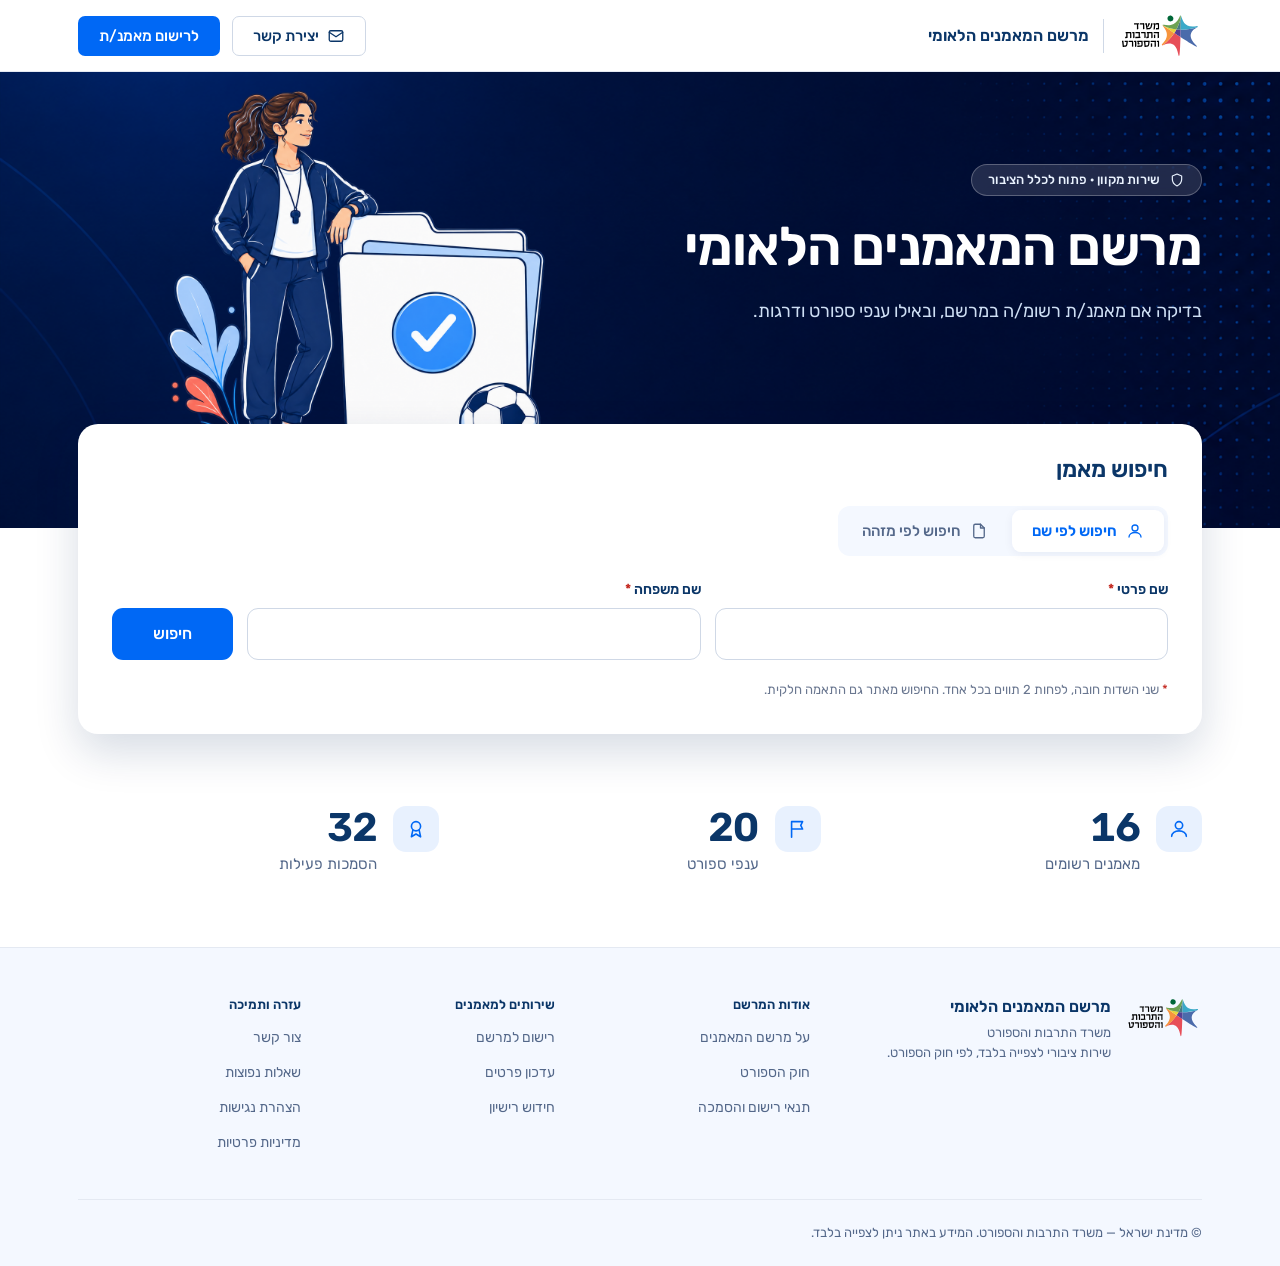
==== commit 1bb19bf0: "סנכרון השורש עם גרסת ההירו המאוירת השורש נשאר מאחור אחרי הסבב האחרון על v6-modern, והפנה לתמונה שכלל" ====
--- a/index.html
+++ b/index.html
@@ -32,7 +32,7 @@
       </a>
 
       <nav class="govbar__nav" aria-label="ניווט ראשי">
-        <a class="btn btn-out" href="#" data-icon="mail" data-icon-size="18">יצירת קשר</a>
+        <a class="btn btn-out govbar__contact" href="#" data-icon="mail" data-icon-size="18"><span class="btn__t">יצירת קשר</span></a>
         <a class="btn btn-pri" href="#">לרישום מאמנ/ת</a>
       </nav>
 
@@ -48,7 +48,7 @@
          ==================================================================== -->
     <section class="hero">
       <!-- דקורטיבי בלבד: האיור מוסיף הקשר של מאמן מוסמך, ללא מידע חיוני. -->
-      <img class="hero__art" src="assets/coach-registry-hero.png" alt="" aria-hidden="true">
+      <img class="hero__art" src="assets/coach-registry-gov-hero-cutout.png" alt="" aria-hidden="true">
       <div class="wrap hero__in">
         <p class="kicker" data-icon="shield" data-icon-size="16">שירות מקוון · פתוח לכלל הציבור</p>
         <h1>מרשם המאמנים הלאומי</h1>
--- a/css/app.css
+++ b/css/app.css
@@ -78,10 +78,8 @@
 .hero::before {
   content: "";
   position: absolute; inset: 0; z-index: -2;
-  /* רקע מאויר נפרד: המסלול והאור ממלאים את ההירו, בעוד הימין נשאר שקט לטקסט. */
-  background:
-    linear-gradient(90deg, rgba(5, 31, 70, .08), rgba(5, 31, 70, 0) 60%),
-    url("../assets/hero-coaches-background-v2.png") center 48% / cover no-repeat;
+  /* משטח מאויר עדין: עומק כחול, נקודות שקופות וקשתות בקצוות. */
+  background: url("../assets/hero-gov-surface.png") center / cover no-repeat;
 }
 
 /* קווי המסלול הם חלק מתמונת הרקע, ולכן אין שכבת CSS נוספת מעליה. */
@@ -95,9 +93,9 @@
   position: absolute;
   z-index: -1;
   /* הסטה פנימה כך שהחלק התחתון נבלע מאחורי כרטיס החיפוש. */
-  left: clamp(104px, 8vw, 146px);
-  top: 0;
-  width: min(49vw, 620px);
+  left: clamp(74px, 6vw, 108px);
+  top: 14px;
+  width: min(46vw, 580px);
   height: auto;
   opacity: 1;
   pointer-events: none;
@@ -368,9 +366,22 @@
 @media (max-width: 760px) {
   .wrap, .govbar__in { padding-inline: 18px; }
 
-  /* "יצירת קשר" יורד מהפס — הוא קיים בפוטר, והרוחב דרוש
-     לסמל המשרד ולכפתור הרישום */
-  .govbar__nav .btn-out { display: none; }
+  /* "יצירת קשר" נשאר בפס אבל מצטמצם לאייקון בלבד: הרוחב דרוש
+     לסמל המשרד ולכפתור הרישום, והקישור עצמו עדיין נחוץ.
+     התווית יורדת מהתצוגה אך נשארת בעץ הנגישות, ולכן קורא מסך
+     עדיין מקריא "יצירת קשר" ואין צורך ב-aria-label נפרד. */
+  .govbar__nav .btn { height: 44px; }            /* יעד מגע תקני */
+  .govbar__contact {
+    position: relative;
+    width: 44px; padding-inline: 0; gap: 0;
+    justify-content: center;
+  }
+  .govbar__contact .btn__t {
+    position: absolute; width: 1px; height: 1px;
+    padding: 0; margin: -1px; overflow: hidden;
+    clip: rect(0 0 0 0); white-space: nowrap; border: 0;
+  }
+
   .brand__wm, .brand__div { display: none; }
 
   .hero { padding-block: 56px 120px; }
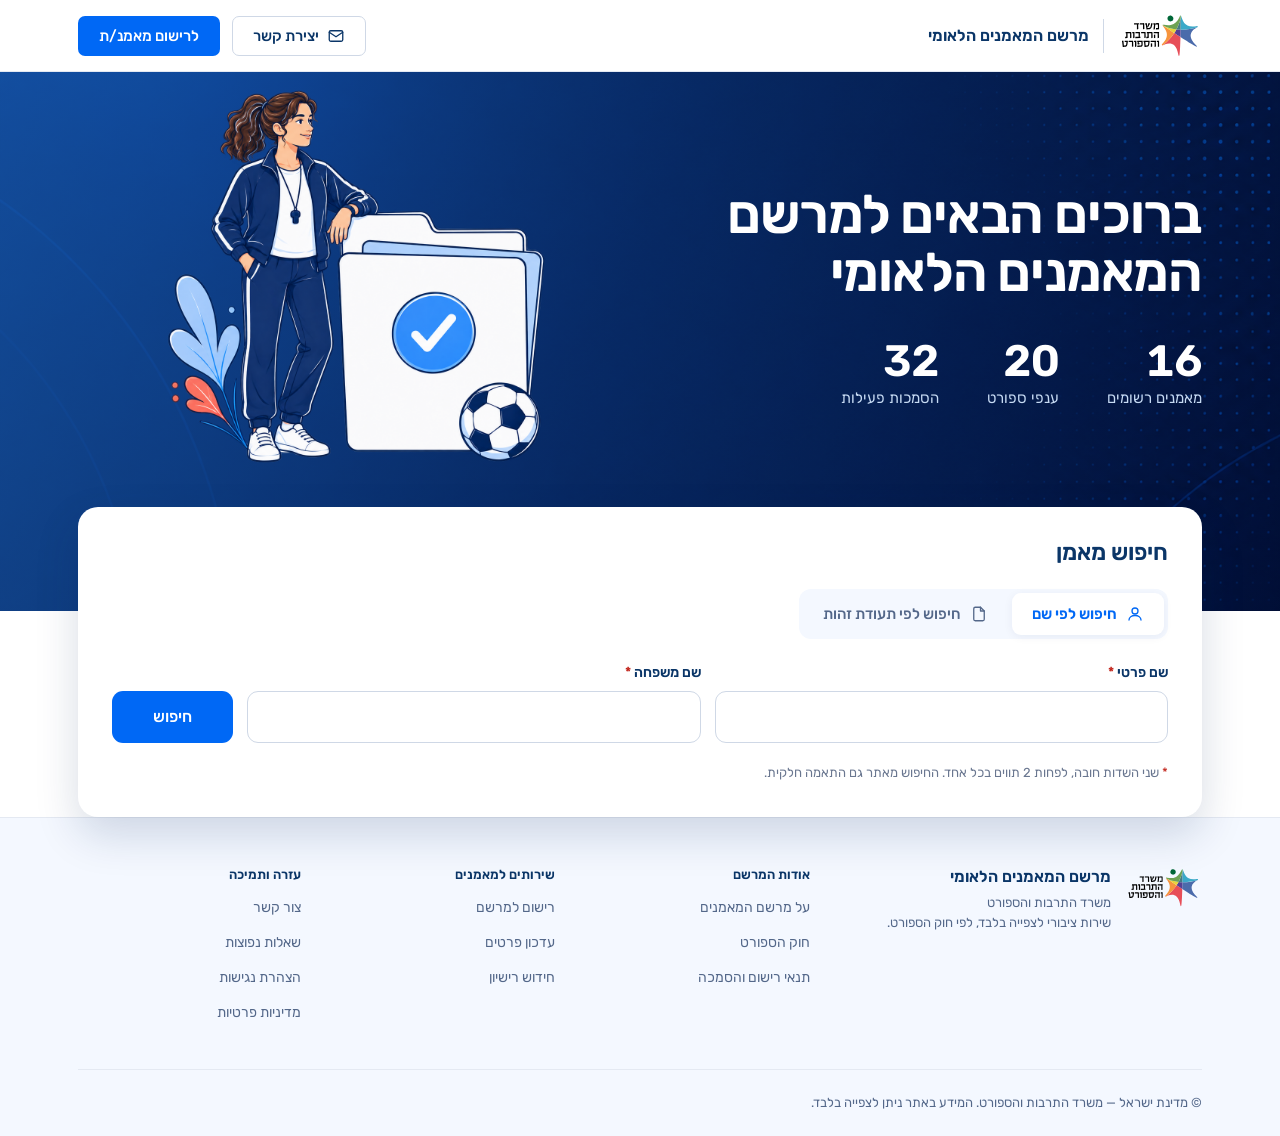
==== commit 9b8e63fa: "סבב פידבק: הירו, חיפוש ת"ז בלבד, וסינון בעמודה הירו — כותרת "ברוכים הבאים", בלי chip ובלי משפט הסבר," ====
--- a/index.html
+++ b/index.html
@@ -47,14 +47,25 @@
          ולא כתמונה במסמך: קורא מסך לא אמור להיתקל בו.
          ==================================================================== -->
     <section class="hero">
-      <!-- דקורטיבי בלבד: האיור מוסיף הקשר של מאמן מוסמך, ללא מידע חיוני. -->
       <img class="hero__art" src="assets/coach-registry-gov-hero-cutout.png" alt="" aria-hidden="true">
       <div class="wrap hero__in">
-        <p class="kicker" data-icon="shield" data-icon-size="16">שירות מקוון · פתוח לכלל הציבור</p>
-        <h1>מרשם המאמנים הלאומי</h1>
-        <p class="hero__lead">
-          בדיקה אם מאמנ/ת רשומ/ה במרשם, ובאילו ענפי ספורט ודרגות.
-        </p>
+        <h1>ברוכים הבאים למרשם המאמנים הלאומי</h1>
+
+        <!-- הנתונים יושבים בהירו כדי שייראו מיד, בלי גלילה -->
+        <dl class="hero-figs" aria-label="נתוני המרשם">
+          <div class="hero-fig">
+            <dd class="hero-fig__v" id="stat-coaches">—</dd>
+            <dt class="hero-fig__l">מאמנים רשומים</dt>
+          </div>
+          <div class="hero-fig">
+            <dd class="hero-fig__v" id="stat-sports">—</dd>
+            <dt class="hero-fig__l">ענפי ספורט</dt>
+          </div>
+          <div class="hero-fig">
+            <dd class="hero-fig__v" id="stat-authorizations">—</dd>
+            <dt class="hero-fig__l">הסמכות פעילות</dt>
+          </div>
+        </dl>
       </div>
     </section>
 
@@ -73,7 +84,7 @@
           <button class="tab" role="tab" type="button" id="tab-name" data-icon="user" data-icon-size="18"
                   aria-selected="true" aria-controls="panel-name" tabindex="0">חיפוש לפי שם</button>
           <button class="tab" role="tab" type="button" id="tab-id" data-icon="doc" data-icon-size="18"
-                  aria-selected="false" aria-controls="panel-id" tabindex="-1">חיפוש לפי מזהה</button>
+                  aria-selected="false" aria-controls="panel-id" tabindex="-1">חיפוש לפי תעודת זהות</button>
         </div>
 
         <!-- ---------- מסלול א׳ — לפי שם ---------- -->
@@ -101,66 +112,28 @@
           </form>
         </div>
 
-        <!-- ---------- מסלול ב׳ — לפי מזהה ---------- -->
+        <!-- ---------- מסלול ב׳ — לפי תעודת זהות בלבד ----------
+             טלפון ודוא"ל אינם מסלולי חיפוש: הם משמשים לסינון תוצאות
+             בלבד, ולכן הם יושבים בעמודת הסינון שליד התוצאות. -->
         <div role="tabpanel" id="panel-id" aria-labelledby="tab-id" tabindex="0" hidden>
           <form id="form-id" novalidate>
             <div class="srow">
-              <div class="field sel">
-                <label for="id-type">סוג המזהה</label>
-                <select id="id-type">
-                  <option value="id">תעודת זהות</option>
-                  <option value="mobile">טלפון נייד</option>
-                  <option value="email">דואר אלקטרוני</option>
-                </select>
-                <span class="sel__ch" data-icon="chevdown" data-icon-size="16" aria-hidden="true"></span>
-              </div>
               <div class="field">
-                <label for="identifier" id="identifier-label">מספר תעודת זהות</label>
+                <label for="identifier">מספר תעודת זהות</label>
                 <input type="text" id="identifier" autocomplete="off" inputmode="numeric"
-                       aria-describedby="identifier-hint identifier-error">
+                       maxlength="9" aria-describedby="identifier-hint identifier-error">
               </div>
               <button class="btn btn-pri btn-lg" type="submit">חיפוש</button>
             </div>
 
             <p class="errmsg" id="identifier-error" role="alert"></p>
-            <p class="snote" id="identifier-hint"></p>
+            <p class="snote" id="identifier-hint">
+              9 ספרות, כולל ספרת ביקורת. החיפוש מדויק ומחזיר מאמן אחד לכל היותר.
+            </p>
           </form>
         </div>
 
       </section>
-    </div>
-
-    <!-- ====================================================================
-         הנתונים — סעיף 3.6
-         --------------------------------------------------------------------
-         לפני חיפוש הבלוק יושב כאן. ברגע שיש תוצאות הוא מועבר אל מתחת
-         להן (ראה placeFigures ב-app.js), כדי שלא יחצוץ בין החיפוש
-         לתוצאות שלו.
-         ==================================================================== -->
-    <div class="wrap" id="figures-slot">
-      <dl class="figures" aria-label="נתוני המרשם">
-        <div class="fig">
-          <span class="fig__ic" data-icon="user" data-icon-size="22" aria-hidden="true"></span>
-          <div>
-            <dd class="fig__v" id="stat-coaches">—</dd>
-            <dt class="fig__l">מאמנים רשומים</dt>
-          </div>
-        </div>
-        <div class="fig">
-          <span class="fig__ic" data-icon="flag" data-icon-size="22" aria-hidden="true"></span>
-          <div>
-            <dd class="fig__v" id="stat-sports">—</dd>
-            <dt class="fig__l">ענפי ספורט</dt>
-          </div>
-        </div>
-        <div class="fig">
-          <span class="fig__ic" data-icon="award" data-icon-size="22" aria-hidden="true"></span>
-          <div>
-            <dd class="fig__v" id="stat-authorizations">—</dd>
-            <dt class="fig__l">הסמכות פעילות</dt>
-          </div>
-        </div>
-      </dl>
     </div>
 
     <!-- ====================================================================
@@ -176,12 +149,25 @@
 
         <p class="sr-only" id="results-status" role="status" aria-live="polite"></p>
 
-        <div class="filt" id="filter-bar" hidden>
-          <div class="filt__head">
-            <span class="filt__t">סינון התוצאות</span>
-            <button class="btn btn-link" type="button" id="filter-clear">ניקוי הסננים</button>
-          </div>
-          <div class="filt__grid">
+        <!-- מוצג רק אחרי חיפוש לפי שם: שם לבדו אינו מזהה יחיד -->
+        <div class="notice" id="name-notice" hidden>
+          <span class="notice__ic" data-icon="info" data-icon-size="18" aria-hidden="true"></span>
+          <p>
+            <b>שים לב:</b> תוצאות החיפוש מבוססות על שם בלבד ועלולות לכלול מספר
+            מאמנים בעלי שם זהה. כדי לוודא שמדובר במאמן הספציפי שאתם מחפשים,
+            <button type="button" class="notice__cta" id="go-id">מומלץ לחפש לפי מספר תעודת זהות ›</button>
+          </p>
+        </div>
+
+        <!-- שתי עמודות: סינון מימין, תוצאות משמאל -->
+        <div class="res__body">
+
+          <aside class="filt" id="filter-bar" aria-labelledby="filt-t" hidden>
+            <div class="filt__head">
+              <h3 class="filt__t" id="filt-t">סינון לפי</h3>
+              <button class="btn btn-link" type="button" id="filter-clear">ניקוי</button>
+            </div>
+
             <div class="field sel">
               <label for="filter-sport">ענף ספורט</label>
               <select id="filter-sport"><option value="">כל הענפים</option></select>
@@ -200,23 +186,24 @@
               <label for="filter-email">דואר אלקטרוני</label>
               <input type="text" id="filter-email" autocomplete="off">
             </div>
-          </div>
-        </div>
-
-        <div class="coaches" id="results-grid"></div>
+
+            <p class="filt__note">
+              טלפון ודוא״ל משמשים לאיתור מדויק כשיש כמה מאמנים בעלי שם זהה,
+              ואינם מוצגים בתוצאות.
+            </p>
+          </aside>
+
+          <div class="coaches" id="results-grid"></div>
+
+        </div>
 
         <!-- Disclaimer — הנוסח הסופי יסופק על ידי הלשכה המשפטית.
-             שים לב: סעיף 3.5.1 באפיון מבקש אותו *בראש* התוצאות. הוא
-             הועבר לכאן לבקשת הלקוחה, כי בראש הרשימה הוא חוסם את הסריקה.
-             האפיון טעון עדכון בהתאם. -->
-        <div class="info" id="disclaimer">
-          <span class="info__ic" data-icon="info" data-icon-size="18" aria-hidden="true"></span>
-          <span>
-            המידע במרשם משקף את נתוני ההסמכה כפי שנרשמו במועד הפקת התצוגה, ואינו מהווה
-            אישור על כשירותו של המאמן לפעילות מסוימת. טלפון ודוא״ל משמשים לאיתור מדויק
-            כשיש כמה מאמנים בעלי שם זהה, ואינם מוצגים בתוצאות.
-          </span>
-        </div>
+             סעיף 3.5.1 מבקש אותו בראש התוצאות; הוא הועבר לכאן לבקשת
+             הלקוחה כדי לא לחסום את הסריקה. -->
+        <p class="disc" id="disclaimer">
+          המידע במרשם משקף את נתוני ההסמכה כפי שנרשמו במועד הפקת התצוגה,
+          ואינו מהווה אישור על כשירותו של המאמן לפעילות מסוימת.
+        </p>
 
       </section>
     </div>
--- a/css/app.css
+++ b/css/app.css
@@ -79,7 +79,12 @@
   content: "";
   position: absolute; inset: 0; z-index: -2;
   /* משטח מאויר עדין: עומק כחול, נקודות שקופות וקשתות בקצוות. */
-  background: url("../assets/hero-gov-surface.png") center / cover no-repeat;
+  background:
+    linear-gradient(108deg,
+      rgba(29, 104, 196, .64) 0%,
+      rgba(17, 76, 160, .42) 48%,
+      rgba(3, 35, 92, .18) 100%),
+    url("../assets/hero-gov-surface.png") center / cover no-repeat;
 }
 
 /* קווי המסלול הם חלק מתמונת הרקע, ולכן אין שכבת CSS נוספת מעליה. */
@@ -185,42 +190,28 @@
 .snote { margin-top: 20px; font-size: 13px; line-height: 20px; color: var(--muted); }
 
 /* ==========================================================================
-   4. הנתונים — מספרים גדולים, בלי כרטיסים
-   ========================================================================== */
-
-.figures {
-  display: grid;
-  grid-template-columns: repeat(3, 1fr);
-  gap: 20px;
-  padding-block: 72px;
-}
-
-/* כשהבלוק מועבר אל מתחת לתוצאות הוא נקרא כסיכום ולא כחוצץ:
-   קו מפריד מעליו, ומרווח עליון קטן יותר. הכלל נשען על סדר
-   האחים בפועל, ולכן אין צורך במחלקת מצב נוספת. */
-#results-slot + #figures-slot .figures {
-  border-top: 1px solid var(--line);
-  padding-block: 44px 80px;
-}
-
-.fig { display: flex; align-items: flex-start; gap: 16px; }
-
-.fig__ic {
-  flex: none;
-  width: 46px; height: 46px;
-  display: grid; place-items: center;
-  border-radius: 13px;
-  background: var(--blue-l);
-  color: var(--blue);
-}
-.fig__v {
-  display: block;
-  font-size: 40px; line-height: 44px; font-weight: 600;
+   4. הנתונים — בתוך ההירו, כדי שייראו בלי גלילה
+   ========================================================================== */
+
+.hero-figs {
+  display: flex;
+  flex-wrap: wrap;
+  gap: 14px 48px;
+  margin-top: 34px;
+}
+
+.hero-fig {
+  display: flex;
+  flex-direction: column;
+  gap: 2px;
+}
+.hero-fig__v {
+  font-size: 44px; line-height: 48px; font-weight: 600;
   letter-spacing: -.02em;
-  color: var(--ink-strong);
+  color: #fff;
   font-variant-numeric: tabular-nums;
 }
-.fig__l { display: block; margin-top: 3px; font-size: 15px; line-height: 22px; color: var(--ink-soft); }
+.hero-fig__l { font-size: 15px; line-height: 22px; color: #C6DAF3; }
 
 /* ==========================================================================
    5. תוצאות
@@ -228,7 +219,16 @@
 
 /* מרווח עליון נדרש כאן: עד שהנתונים הועברו למטה הם היו מפרידים
    בין כרטיס החיפוש לתוצאות, ובלעדיהם הכותרת נצמדה לקצה הכרטיס. */
-.res { padding-block: 64px 56px; }
+.res { padding-block: 64px 72px; }
+
+/* סינון מימין, תוצאות משמאל — כמו במרשמי משרד הבריאות.
+   העמודה צרה וקבועה כדי שרוחב הכרטיסים יישאר יציב. */
+.res__body {
+  display: grid;
+  grid-template-columns: 250px 1fr;
+  gap: 28px;
+  align-items: start;
+}
 
 .res__head {
   display: flex; align-items: baseline; gap: 12px; flex-wrap: wrap;
@@ -254,24 +254,58 @@
 }
 .info__ic { flex: none; display: flex; color: var(--blue); margin-top: 3px; }
 
+/* -- הודעה על שמות זהים, עם הפניה לחיפוש לפי ת"ז -- */
+.notice {
+  display: flex; gap: 12px;
+  padding: 14px 16px;
+  margin-bottom: 24px;
+  border-radius: 12px;
+  background: #FFF8E8;
+  border: 1px solid #F2DFB4;
+  font-size: 14px; line-height: 22px;
+  color: #5C4600;
+}
+.notice__ic { flex: none; display: flex; color: #A97806; margin-top: 3px; }
+.notice__cta {
+  padding: 0;
+  font: inherit; font-weight: 600;
+  color: var(--link);
+  text-decoration: underline;
+  cursor: pointer;
+}
+.notice__cta:hover { color: var(--blue); }
+
 /* -- סינון -- */
-.filt { margin-bottom: 28px; }
+.filt {
+  position: sticky; top: 96px;      /* נשאר גלוי בזמן גלילת התוצאות */
+  background: var(--blue-l2);
+  border: 1px solid var(--line);
+  border-radius: 14px;
+  padding: 18px;
+  display: grid;
+  gap: 14px;
+}
 .filt__head {
-  display: flex; align-items: center; justify-content: space-between;
-  gap: 12px; margin-bottom: 10px;
-}
-.filt__t { font-size: 14px; font-weight: 600; color: var(--ink-soft); }
-.filt__grid { display: grid; grid-template-columns: repeat(4, 1fr); gap: 16px; }
-.filt__grid .field input, .filt__grid .field select { height: 46px; }
+  display: flex; align-items: center; justify-content: space-between; gap: 10px;
+}
+.filt__t { font-size: 15px; line-height: 22px; font-weight: 600; color: var(--ink-strong); }
+.filt .field input, .filt .field select { height: 44px; background: var(--surface); }
+.filt__note {
+  /* --muted נתן 4.24:1 על רקע הסינון המוגוון — מתחת ל-AA */
+  font-size: 12.5px; line-height: 18px; color: var(--ink-soft);
+  padding-top: 4px; border-top: 1px solid var(--line);
+}
 
 /* -- כרטיס מאמן -- */
-.coaches { display: grid; grid-template-columns: repeat(3, 1fr); gap: 20px; align-items: start; }
+/* align-items ברירת המחדל (stretch) — כל הכרטיסים בשורה באותו גובה.
+   הקיפול של הענפים מעל 3 הוא מה שמאפשר את זה בלי שטח לבן מיותר. */
+.coaches { display: grid; grid-template-columns: repeat(2, 1fr); gap: 18px; }
 
 .coach {
+  display: flex; flex-direction: column;
   border: 1px solid var(--line);
   border-radius: 16px;
   background: var(--surface);
-  overflow: hidden;
   transition: box-shadow .16s, transform .16s, border-color .16s;
 }
 .coach:hover {
@@ -294,11 +328,6 @@
 }
 .coach__tx { min-width: 0; flex: 1; }
 .coach__n { display: block; font-size: 18px; line-height: 24px; font-weight: 600; color: var(--ink-strong); }
-.coach__id {
-  display: block; margin-top: 2px;
-  font-size: 13px; line-height: 18px; color: var(--muted);
-  font-variant-numeric: tabular-nums; white-space: nowrap;
-}
 
 .coach__cnt {
   padding: 0 20px 10px;
@@ -327,6 +356,25 @@
 /* הירוק מהקובץ (#15803d) נותן 4.22:1 על הגוון שלו — מתחת ל-AA.
    כאן הוא מוכהה; הרקע נשאר הטוקן המקורי. */
 .rank[data-rank="מאמן בכיר"] { color: #12652D; background: var(--st-appr-b); }
+
+/* -- ענפים נוספים -- */
+.coach__list--more { padding-top: 0; }
+
+/* margin-top:auto נועל את הכפתור לתחתית הכרטיס, כך שהוא מיושר
+   בין כרטיסים שבהם מספר הענפים שונה */
+.coach__more {
+  margin: auto 20px 18px;
+  display: inline-flex; align-items: center; justify-content: center; gap: 7px;
+  padding: 9px 14px;
+  border-radius: 9px;
+  background: var(--blue-l2);
+  color: var(--link);
+  font-size: 13.5px; font-weight: 600;
+  transition: background .13s, color .13s;
+}
+.coach__more:hover { background: var(--blue-l); color: var(--blue); }
+.coach__more__ic { display: flex; transition: transform .15s; }
+.coach__more[aria-expanded="true"] .coach__more__ic { transform: rotate(180deg); }
 
 /* -- מצב ריק -- */
 .empty { grid-column: 1 / -1; text-align: center; padding: 56px 24px; }
@@ -395,10 +443,15 @@
   .srow { flex-direction: column; align-items: stretch; }
   .srow .btn { width: 100%; }
 
-  .figures { grid-template-columns: 1fr; gap: 22px; padding-block: 48px; }
-  .fig__v { font-size: 34px; line-height: 38px; }
-
-  .filt__grid, .coaches { grid-template-columns: 1fr; }
+
+  /* במסך צר הסינון חוזר להיות בלוק מעל התוצאות ולא עמודה */
+  .res__body { grid-template-columns: 1fr; gap: 20px; }
+  .filt { position: static; }
+  .coaches { grid-template-columns: 1fr; }
+
+  .hero-figs { gap: 12px 28px; margin-top: 26px; }
+  .hero-fig__v { font-size: 32px; line-height: 36px; }
+  .hero-fig__l { font-size: 13.5px; }
   .foot__grid { grid-template-columns: 1fr; gap: 26px; }
 }
 
